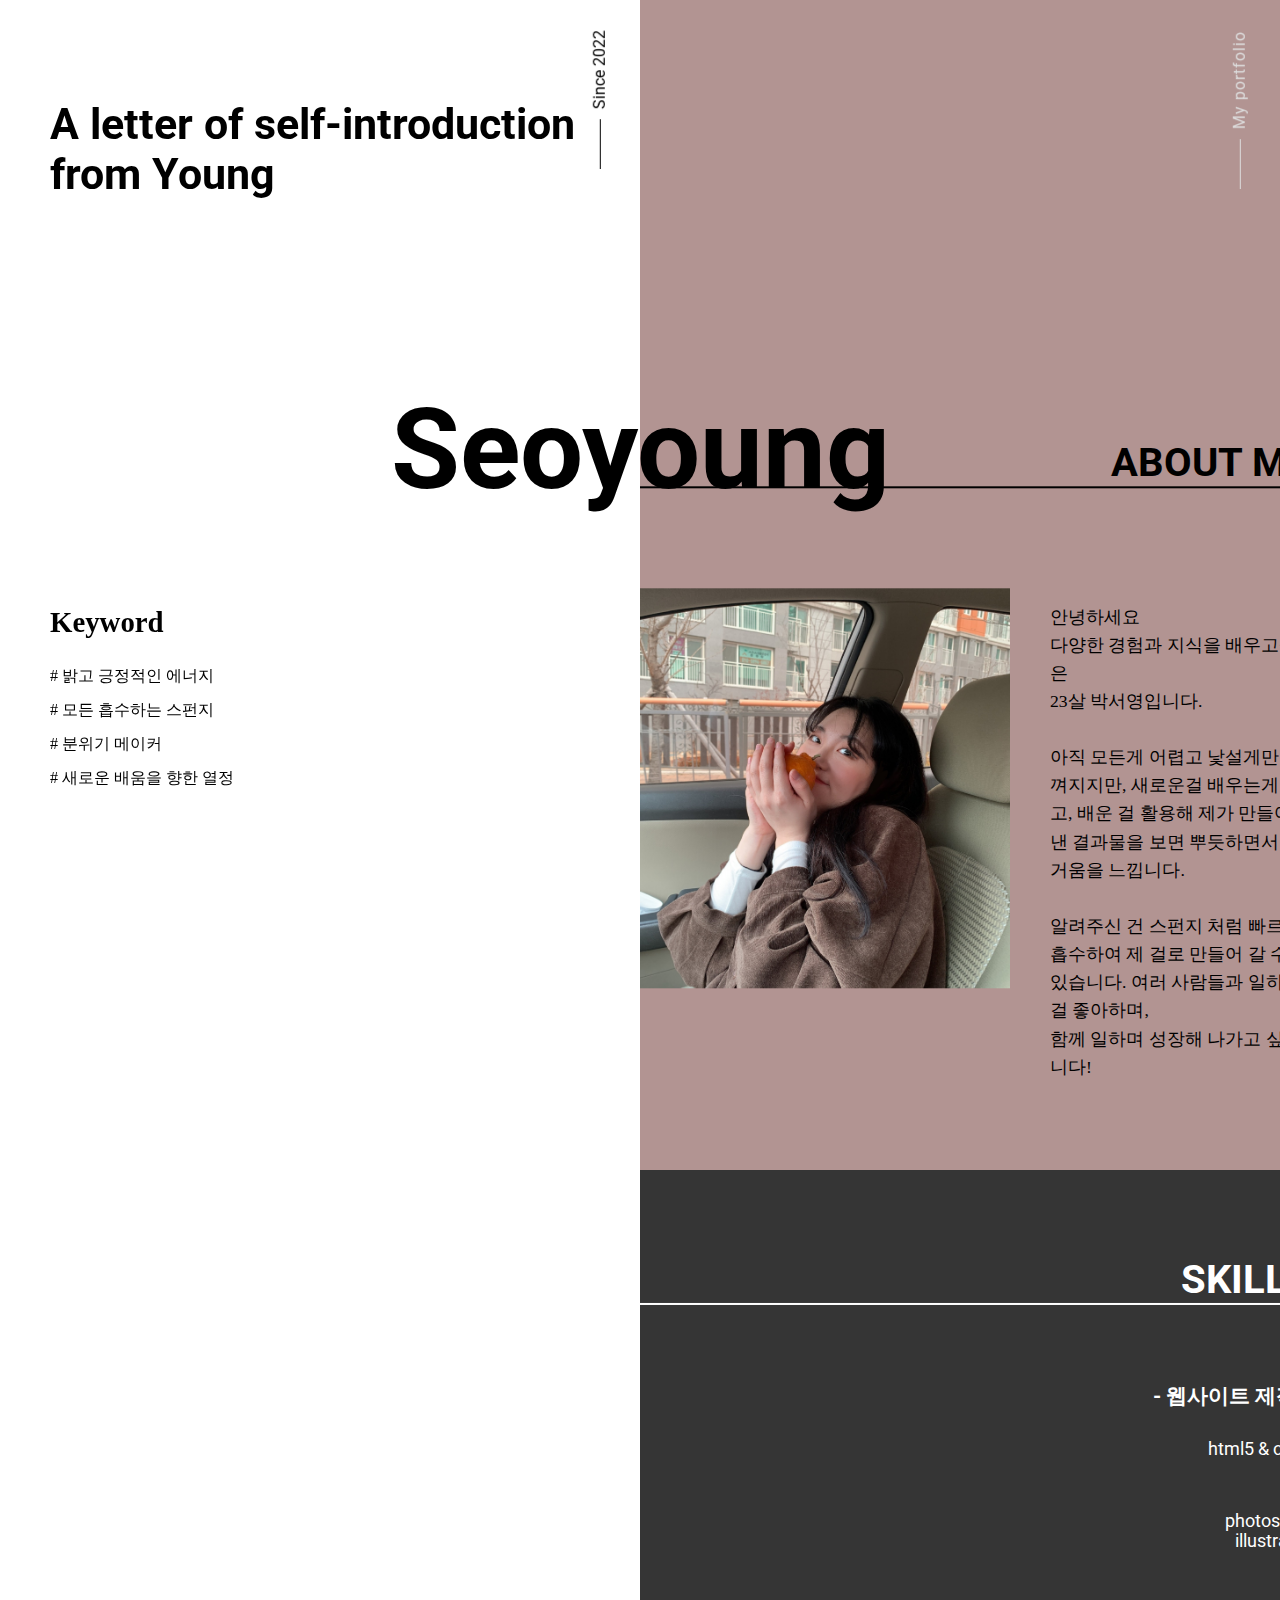
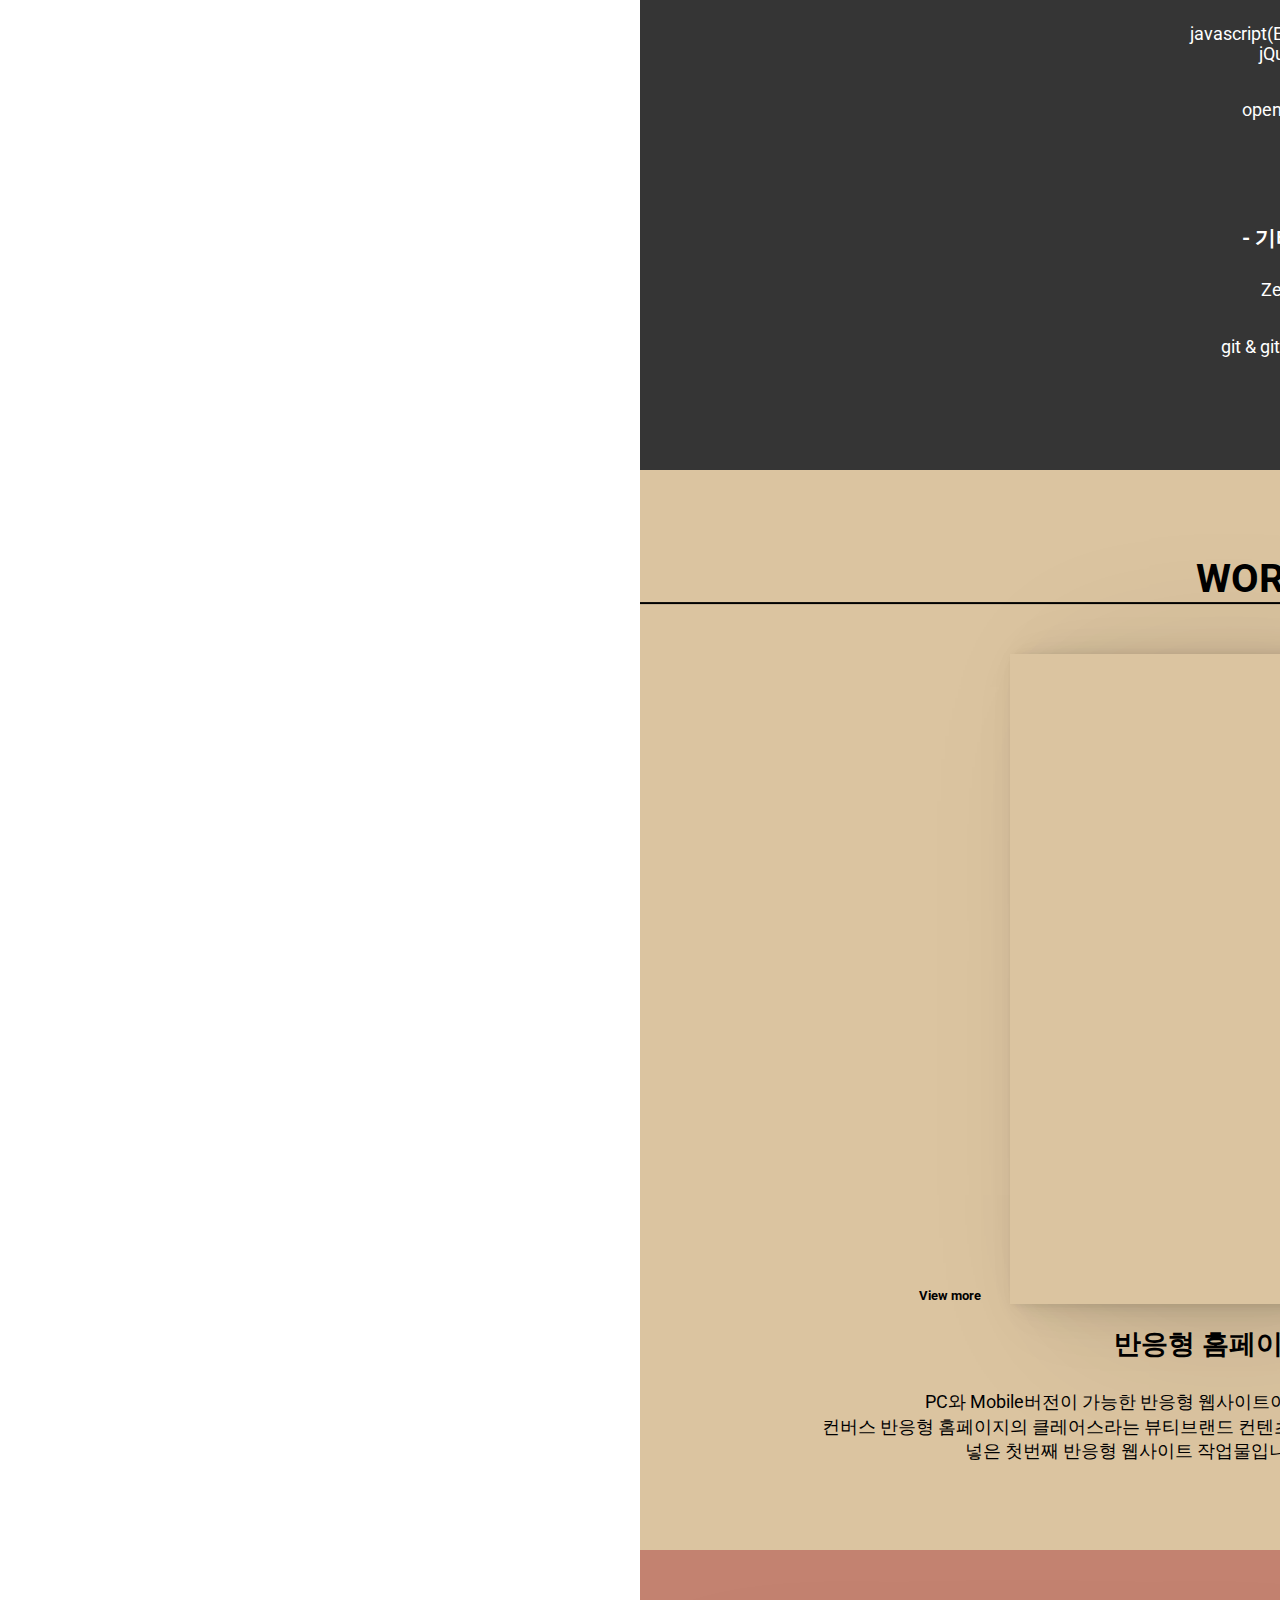
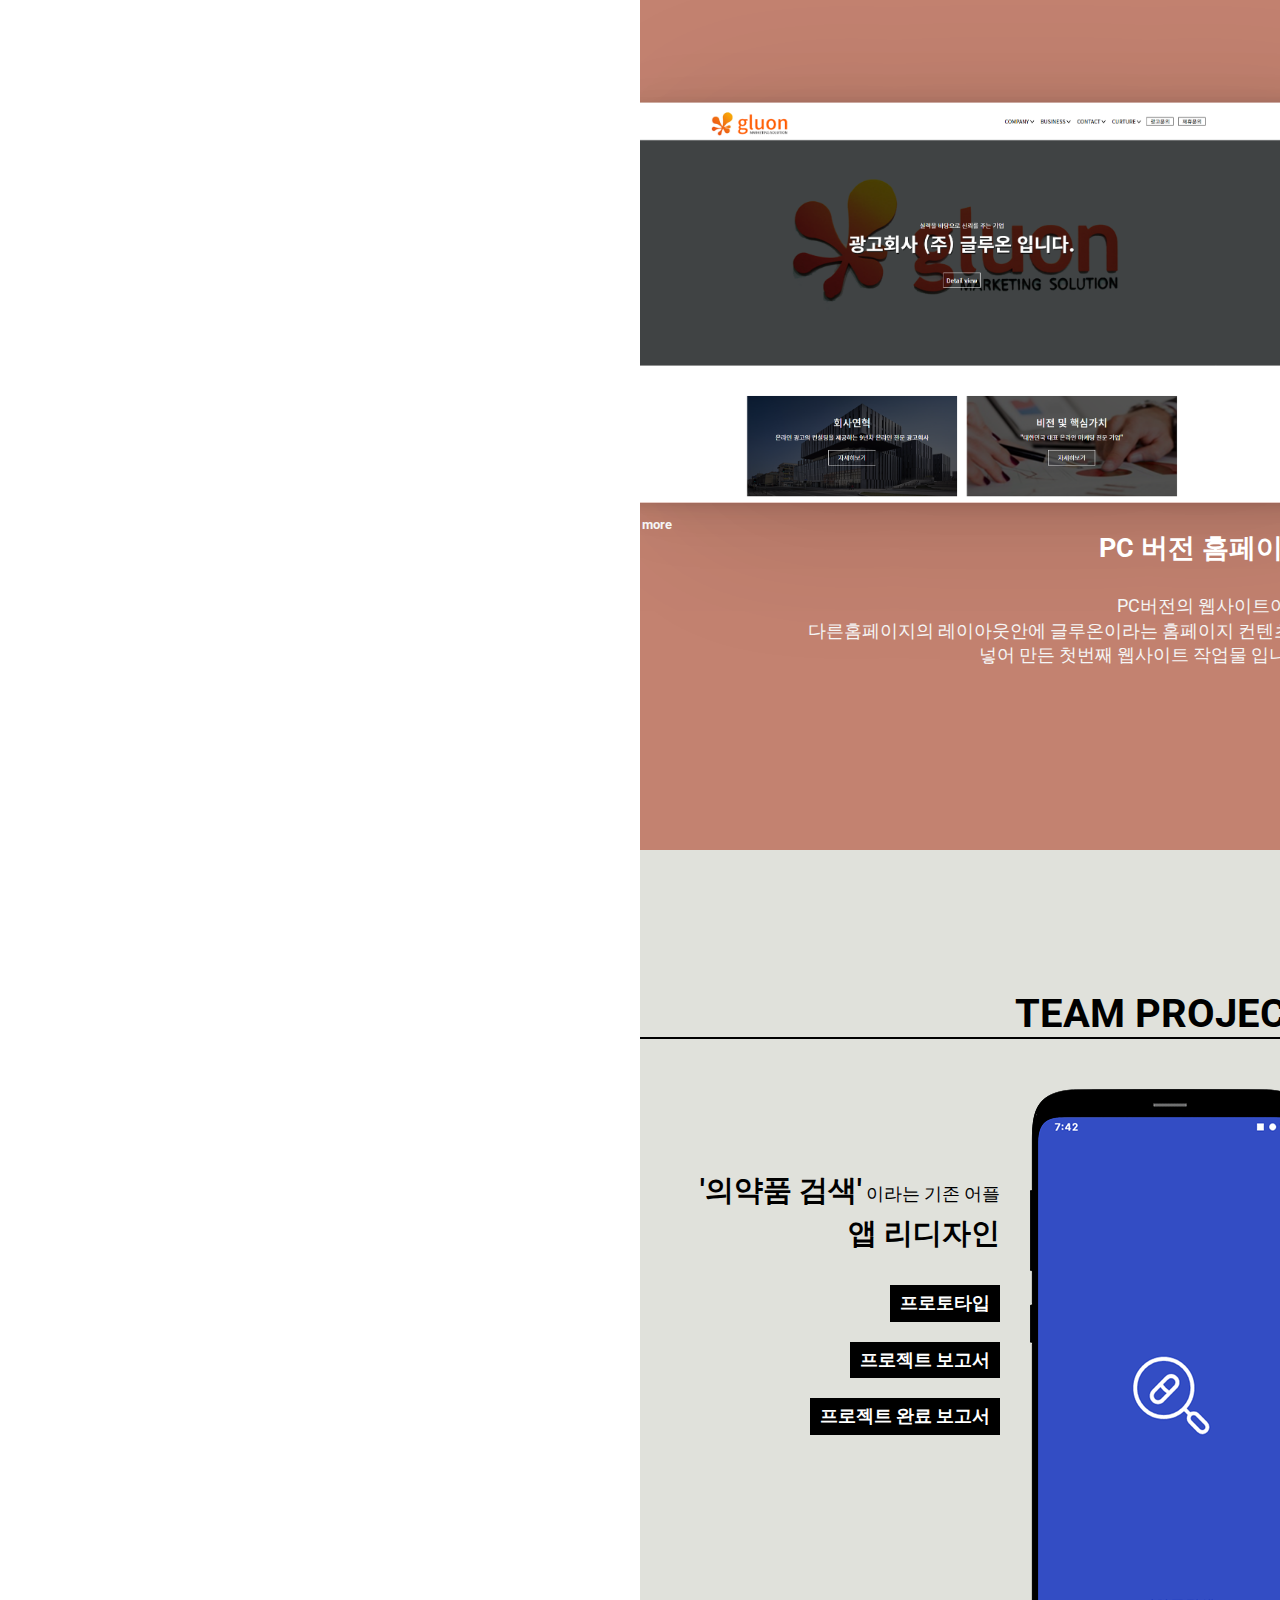
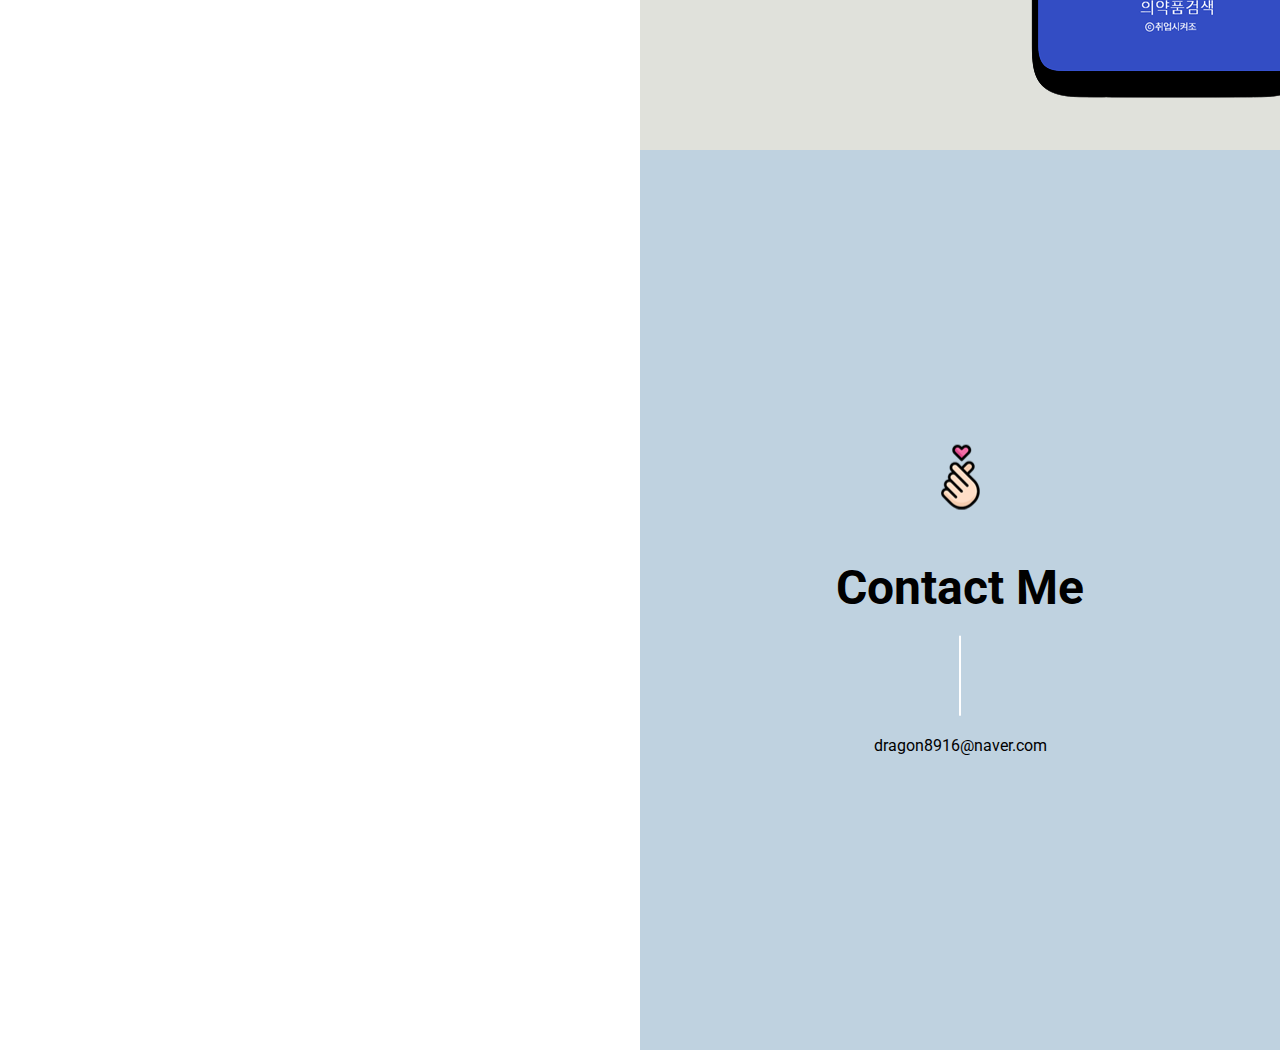
==== index.html @ eacd74b9 "og:images 왜 안되는거지" ====
<!DOCTYPE html>
<html lang="ko">
<head>
  <meta charset="UTF-8">
  <meta name="viewport" content="width=device-width,initial-scale=1,minimum-scale=1, maximum-scale=1,user-scalable=no">
   <!-- og -->
   <meta property="og:title" content="포트폴리오">
   <meta property="og:url" content="https://portfolio-young.netlify.app">
   <meta property="og:image" content="https://portfolio-young.netlify.app/og.png">
   <meta property="og:description" content="서영이의 포트폴리오 입니다.">
  <title>포트폴리오</title>
  <link rel="shortcut icon" href="asset/images/favicon.ico" type="image/x-icon">

  <!--평준화 css-->
  <link rel="stylesheet" href="asset/common/normalize.css">
  <!--폰트 : 'Hahmlet',  'Roboto'-->
  <link rel="preconnect" href="https://fonts.googleapis.com">
  <link rel="preconnect" href="https://fonts.gstatic.com" crossorigin>
  <link href="https://fonts.googleapis.com/css2?family=Hahmlet:wght@400;600;900&family=Roboto:wght@100;300;400;500;700;900&display=swap" rel="stylesheet">
  <link rel="stylesheet" href="asset/common/aos.css">
  <!-- 내가 만든 css -->
  <link rel="stylesheet" href="index.css">

  <script src="asset/common/jquery-3.6.0.min.js"></script>
  <script src="asset/common/jquery-ui.min.js"></script>
  <script src="asset/common/aos.js"></script>
  <script src="index.js"></script>
</head>
<body>

  <div class="center">
    <h1 data-aos="zoom-in"><span>S</span><span>e</span><span>o</span><span>y</span><span>o</span><span>u</span><span>n</span><span>g</span></h1>
  </div>


<div class="container">
  <div class="aside left_pofol" data-aos="fade-left" data-aos-delay="300">
    <div class="left_top">
      <h2 data-aos="fade-left" data-aos-delay="600">A letter of self-introduction<br>from Young</h2>
    </div>
    <div class="left_bottom">
        <ol id="keyword" data-aos="fade-left" data-aos-delay="900">
          <li>Keyword</li>
          <li># 밝고 긍정적인 에너지</li>
          <li># 모든 흡수하는 스펀지</li>
          <li># 분위기 메이커</li>
          <li># 새로운 배움을 향한 열정</li>
        </ol>
    </div>
    <div class="left_since">
      <p>Since 2022</p>
    </div>
  </div>

  <div class="right_txt">
    <div data-aos="fade-left" data-aos-delay="1500">
      <p>My portfolio</p>
    </div>
  </div>

  <div class="article right_pofol" data-aos="fade-left-center" data-aos-delay="1200">
    <div class="main_1"> 
      <div class="about">
        <h2>ABOUT ME</h2>
      
      <ul>
        <li>
          <img src="asset/images/main_1-img.jpg" alt="이미지" >
          </li>
        <li>안녕하세요 <br>
          다양한 경험과 지식을 배우고싶은<br>
          23살 박서영입니다.<br>
          <br>
          아직 모든게 어렵고 낯설게만 느껴지지만,
          새로운걸 배우는게 좋고, 배운 걸 활용해 
          제가 만들어 낸 결과물을 보면 뿌듯하면서
          즐거움을 느낍니다. <br>
          <br>
          알려주신 건 스펀지 처럼 빠르게<br>
          흡수하여 제 걸로 만들어 갈 수 있습니다.
          여러 사람들과 일하는걸 좋아하며,<br> 
          함께 일하며 성장해 나가고 싶습니다! </li>
      </ul>
      </div>  
    </div>  


  <div class="main_2">
    <div class="skill">
      <h2 class="over">SKILLE</h2>

    <ul>
      
      <li>
        <h3>- 웹사이트 제작 -</h3>
        <ul>
          <li>html5 & css3 <br> 
            <span class="star star1">html구조 짜는것과 css로 꾸밈값을 주는건 배운대로 잘한다고 생각합니다. 저 스스로도 만들면서 즐거움을 느끼기에 배운것 중엔 제일 잘한다고 생각합니다!</span></li>
          <li class="design">
            photoshop<br>
            illustrator<br>
            XD <br>
            <span class="star star2">포토샵을 주로 이용해 가장 편하게 웹사이트 디자인을 할 수 있으며, 일러스트는 누끼를 딸 때에만 사용하는 편이고 XD는 프로토타입 제작을 할 수 있습니다.</span></li>
          <li class="star3">
            javascript(ES6)<br>
            jQuery <br>
            <span class="star">필요한 효과들을 찾아서 script와 jQuery를 이용하여 웹사이트에 적용할 수 있습니다.</span>
          </li>
          <li class="star4">
            openAPI <br>
            <span class="star">카카오 API를 사용하여 원하는 API를 홈페이지에 넣을 수 있습니다.</span>
          </li>
        </ul>
      </li>
      <li>
        <h3>- 기타 -</h3>
        <ul>
          <li class="star5"> Zeplin <br>
            <span class="star">Zeplin으로 공동작업을 해보았다.</span>
          </li>
          <li class="star6"> git & github <br>
            <span class="star">git,github를 netlify 와 함께 이용하여 홈페이지 등록 및 저장소로 이용 할 줄 안다.</span>
          </li>
        </ul>
      </li>
    </ul>
  </div>
  </div>

  <div class="main_6">
    <div class="work2">
      <h2>WORK</h2>
      <ul>
        <li>
          <div>
            <a href="https://reactive-website.netlify.app" target="_blank" class="website">
              <video src="asset/images/video.webm" preload autoplay muted loop width="300px" height="650px"></video>
            </a>
        </div>
          <h5>View more</h5>
          <h3>반응형 홈페이지</h3>
          <p>PC와 Mobile버전이 가능한 반응형 웹사이트이며,<br>컨버스 반응형 홈페이지의 클레어스라는 뷰티브랜드 컨텐츠를<br> 넣은 첫번째 반응형 웹사이트 작업물입니다.</p>
          </li>
        </ul>
        
    </div>
  </div>

  <div class="main_3">
    <div class="work">
      

    <ul>
      <li>
        <div><a href="https://glueon-website.netlify.app/" target="_blank" class="glueon"></a></div>
        <h5>View more</h5>
        <h3>PC 버전 홈페이지</h3>
        <p>PC버전의 웹사이트이며,<br>다른홈페이지의 레이아웃안에 글루온이라는 홈페이지 컨텐츠를 <br>넣어 만든 첫번째 웹사이트 작업물 입니다.</p>
        </li>
    </ul>
  </div>
  </div>


  <div class="main_4">
    <div class="project">
      <h2>TEAM PROJECT</h2>
    
    <ul>
      <li>
        <p>
          <strong>'의약품 검색'</strong> 이라는 기존 어플<br> <strong> 앱 리디자인</strong>
          <br><a href="https://xd.adobe.com/view/f1ca39ad-e668-4d69-9f0e-c7eb00d7c639-a499/?fullscreen&hints=off" target="_blank" class="XD_file">프로토타입</a>
          <br><a href="asset/files/teamproject.pdf" target="_blank" class="second">프로젝트 보고서</a>
          <br><a href="asset/files/ENDfile.pdf" target="_blank" class="end">프로젝트 완료 보고서</a>
        </p>
      </li>
      <li><img src="asset/images/phone.png" alt="사진"></li>
    </ul>
  </div>
  </div>

  <div class="main_5">
    <div class="contact">
      <img src="asset/images/handheart.png" alt="손가락하트">
      <h2>Contact Me</h2>
      <p></p>
      <a href="mailto:dragon8916@naver.com">dragon8916@naver.com</a>
    </div>
  </div>
</div>

<script>
  AOS.init();
</script>
</body>
</html>
---- index.css ----
@charset "utf-8";

body *{ margin: 0; padding: 0; font-family:'Roboto', 'Hamlet', 'Franklin Gothic Medium' , sans-serif;}
ol{list-style: none;}
ul{list-style: none;}
img{vertical-align: top;}


.center{position: fixed; top: 50%; left: 50%; transform: translate(-50%, -50%); font-size: 3.5rem;  font-family: 'Roboto'; z-index: 99;}
.container .aside{ width: 50%; height: 100vh; font-family: 'Roboto', sans-serif; position: fixed;}
.aside .left_top{font-size: 1.8rem; position: absolute; top: 100px; left: 50px; transition: 1s;}
.aside .left_bottom{ font-size: 1rem; position: absolute; bottom: 100px; left: 50px;}
.aside .left_bottom #keyword li{margin-bottom: 10px; font-family: 'Hamlet'; line-height: 1.5;}
.aside .left_bottom #keyword li:first-child{ font-size: 1.8rem; font-weight: bold; margin-bottom: 20px;}
.aside .left_since{position: absolute; top: 60px; right: -60px; }
.aside .left_since p{ width:200px; position: relative; transform: rotate(-90deg);}
.aside .left_since p::before { content: ""; width:50px; height:1px; background-color: #000; display: inline-block; vertical-align: middle; margin-right: 10px;}



.container .article{width: 50%; margin-left: 50%;}
.container .right_pofol{overflow: hidden;}
.right_txt{position: fixed; top: 80px; right: -60px; font-family: 'Roboto'; letter-spacing: 1px; z-index: 999;}
.right_txt p{ width:200px; position: relative; transform: rotate(-90deg); color: #ddd;}
.right_txt p::before { content: ""; width:50px; height:1px; background-color: #ddd; display: inline-block; vertical-align: middle; margin-right: 10px;}

/* main_1 */
.article .main_1{background-color: #b29492; height: 130vh; position: relative;}

.article .main_1 .about{ position: absolute; top: 65%; left:50%;  transform: translate(-50%, -50%); z-index: 999;}
.article .main_1 .about h2{width:700px; position: relative; font-size: 2.5rem; text-align: right;  border-bottom: 2px solid black;}

.article .main_1 .about ul{display: flex; justify-content: right; margin-top: 100px; }
.article .main_1 .about ul li img{width: 400px; height: 400px; margin-right: 40px;}
.article .main_1 .about ul li:last-child{ line-height: 1.6; font-family: 'Pretendard'; font-weight: 500;  font-size: 1.1rem; margin-top: 15px;}




/* main_2 */
.article .main_2{background-color: #353535; height: 100vh; color: white; position: relative; text-align: right;}
.article .main_2 .skill{position: absolute; top: 50%; left:50%;  transform: translate(-50%, -50%); z-index: 999;}
.article .main_2 .skill h2{width:700px; position: relative; font-size: 2.5rem;  border-bottom: 2px solid white;}
/*.article .main_2 .skill h2::before { content: ""; width:500px; height:2px; background-color: #fff; display: inline-block; vertical-align: middle; margin-right: 30px;}*/
.article .main_2 .skill > ul{margin-top: 80px; font-size: 1.1rem;}
.article .main_2 .skill > ul > li:first-child{margin-bottom: 80px;}
.article .main_2 .skill ul li{margin-top: 10px; }
.article .main_2 .skill > ul > li > ul >li:first-child{margin-top: 30px;}
.article .main_2 .skill ul > li > ul > li{}
.article .main_2 .skill ul li ul li .star{visibility: hidden; font-size: 14px; color: #ddd; margin-top: 10px; display: block; } 
.article .main_2 .skill ul li ul li:nth-child(1):hover .star{visibility: visible;}
.article .main_2 .skill ul li ul .design:hover .star{visibility: visible;}
.article .main_2 .skill ul li ul .star3:hover .star{visibility: visible;}
.article .main_2 .skill ul li ul .star4:hover .star{visibility: visible;}
.article .main_2 .skill ul li ul .star5:hover .star{visibility: visible;}
.article .main_2 .skill ul li ul .star6:hover .star{visibility: visible;}


/* main 3 */
.article .main_3{background-color: #c38270; height: 100vh; color: white; position: relative; text-align: right;}
.article .main_3 .work{position: absolute; top: 50%; left:50%;  transform: translate(-50%, -50%); z-index: 999;}

.article .main_3 ul{  margin-top: 50px; }
.article .main_3 ul li{color:whitesmoke; }
.article .main_3 ul li h5{text-align: left; margin: 0; margin-top: 10px; }
.article .main_3 ul li h3{margin: 0 auto; font-size: 1.7rem; color: white;}
.article .main_3 ul li p{margin: 30px auto; font-size: 1.1rem; line-height: 1.4;}
.article .main_3 ul li:first-child{margin-bottom: 80px;}

.article .main_3 ul li .glueon{width:700px; height: 400px; background: url(asset/images/glueon.png) no-repeat 50% / cover; display: inline-block; box-shadow:
  1.9px 0.6px 4.6px rgba(0, 0, 0, 0.031),
  4.6px 1.4px 11px rgba(0, 0, 0, 0.044),
  8.6px 2.6px 20.8px rgba(0, 0, 0, 0.055),
  15.4px 4.7px 37.1px rgba(0, 0, 0, 0.066),
  28.8px 8.8px 69.4px rgba(0, 0, 0, 0.079),
  69px 21px 166px rgba(0, 0, 0, 0.11)
;}


/*main_6 work2*/
.article .main_6{background-color: #DBC4A0; height: 120vh;  position: relative; text-align: right;}
.article .main_6 .work2{position: absolute; top: 50%; left:50%;  transform: translate(-50%, -50%);z-index: 999;} 
.article .main_6 .work2 h2{width:700px; position: relative; font-size: 2.5rem; border-bottom: 2px solid rgb(0, 0, 0); margin: 80px 0 20px; }
.article .main_6 ul{  margin-top: 50px; }
.article .main_6 ul li h5{ text-align: center;margin: 0; margin-top: -20px; margin-left: -20px;}
.article .main_6 ul li h3{margin: 0 auto; font-size: 1.7rem; padding-top: 25px;}
.article .main_6 ul li p{margin: 30px auto; font-size: 1.1rem; line-height: 1.4;}
.article .main_6 ul li:first-child{margin-bottom: 80px;}
.article .main_6 ul li .website{width: 300px; height:650px; /*background: url(asset/images/website2-3.png) no-repeat 50% 0/ cover;*/ display: inline-block;box-shadow:
  1.9px 0.6px 4.6px rgba(0, 0, 0, 0.031),
  4.6px 1.4px 11px rgba(0, 0, 0, 0.044),
  8.6px 2.6px 20.8px rgba(0, 0, 0, 0.055),
  15.4px 4.7px 37.1px rgba(0, 0, 0, 0.066),
  28.8px 8.8px 69.4px rgba(0, 0, 0, 0.079),
  69px 21px 166px rgba(0, 0, 0, 0.11)
;}





/* main_4 */
.article .main_4{background-color: #e0e1db; height: 100vh; position: relative;}
.article .main_4 .project{width:700px; position: absolute; top: 50%; left:50%;  transform: translate(-50%, -50%); z-index: 999;}
.article .main_4 .project h2{ position: relative; font-size: 2.5rem;  border-bottom: 2px solid black; text-align: right;}
/*.article .main_4 .project h2::before { content: ""; width:370px; height:2px; background-color: #000; display: inline-block; vertical-align: middle; margin-right: 30px;}*/
.article .main_4 ul{display: flex; justify-content: right; margin-top: 50px;}
.article .main_4 ul li{width: 50%;}
.article .main_4 ul li:first-child{font-size: 1.1rem; text-align: right; margin-right: 30px; margin-top: 80px; line-height: 1.5;}
.article .main_4 ul li:first-child strong{ font-size: 1.8rem;}
.article .main_4 ul li:last-child{width: 280px; height: 520px;}
.article .main_4 ul li:first-child a{display:inline-block; color: white; text-decoration: none; background-color: black; padding: 5px 10px; margin:30px auto 10px; font-weight: 600;}
.article .main_4 ul li:first-child .second{margin: 10px auto;}
.article .main_4 ul li:first-child .end{margin: 10px auto;}
.article .main_4 ul li:first-child a:hover{background-color: rgba(0, 0, 0, 0.5);}
.article .main_4 ul li em{display: block; margin-top:230px;}

/* main_5 */
.article .main_5{background-color: #BFD2E0; height: 100vh; color:black; position: relative; text-align: center;}
.article .main_5 .contact{position: absolute; top: 50%; left:50%;  transform: translate(-50%, -50%); font-family: 'Roboto';z-index: 999;}
.article .main_5 .contact img{display: block; margin: 0 auto; max-width: 100%; }
.article .main_5 .contact h2{margin: 50px auto; font-size: 3rem; font-weight: 700; }
.article .main_5 .contact h4{display: block; font-size: 1.2rem; font-weight: 400;}
.article .main_5 .contact p::before{content: ""; width:80px; height:2px; background-color: #fff;display:block; transform: rotate(90deg); margin: 60px auto;}
.article .main_5 .contact a{color: black; text-decoration: none;}
.article .main_5 .contact a:hover{color: rgb(0, 0, 0,0.5);}
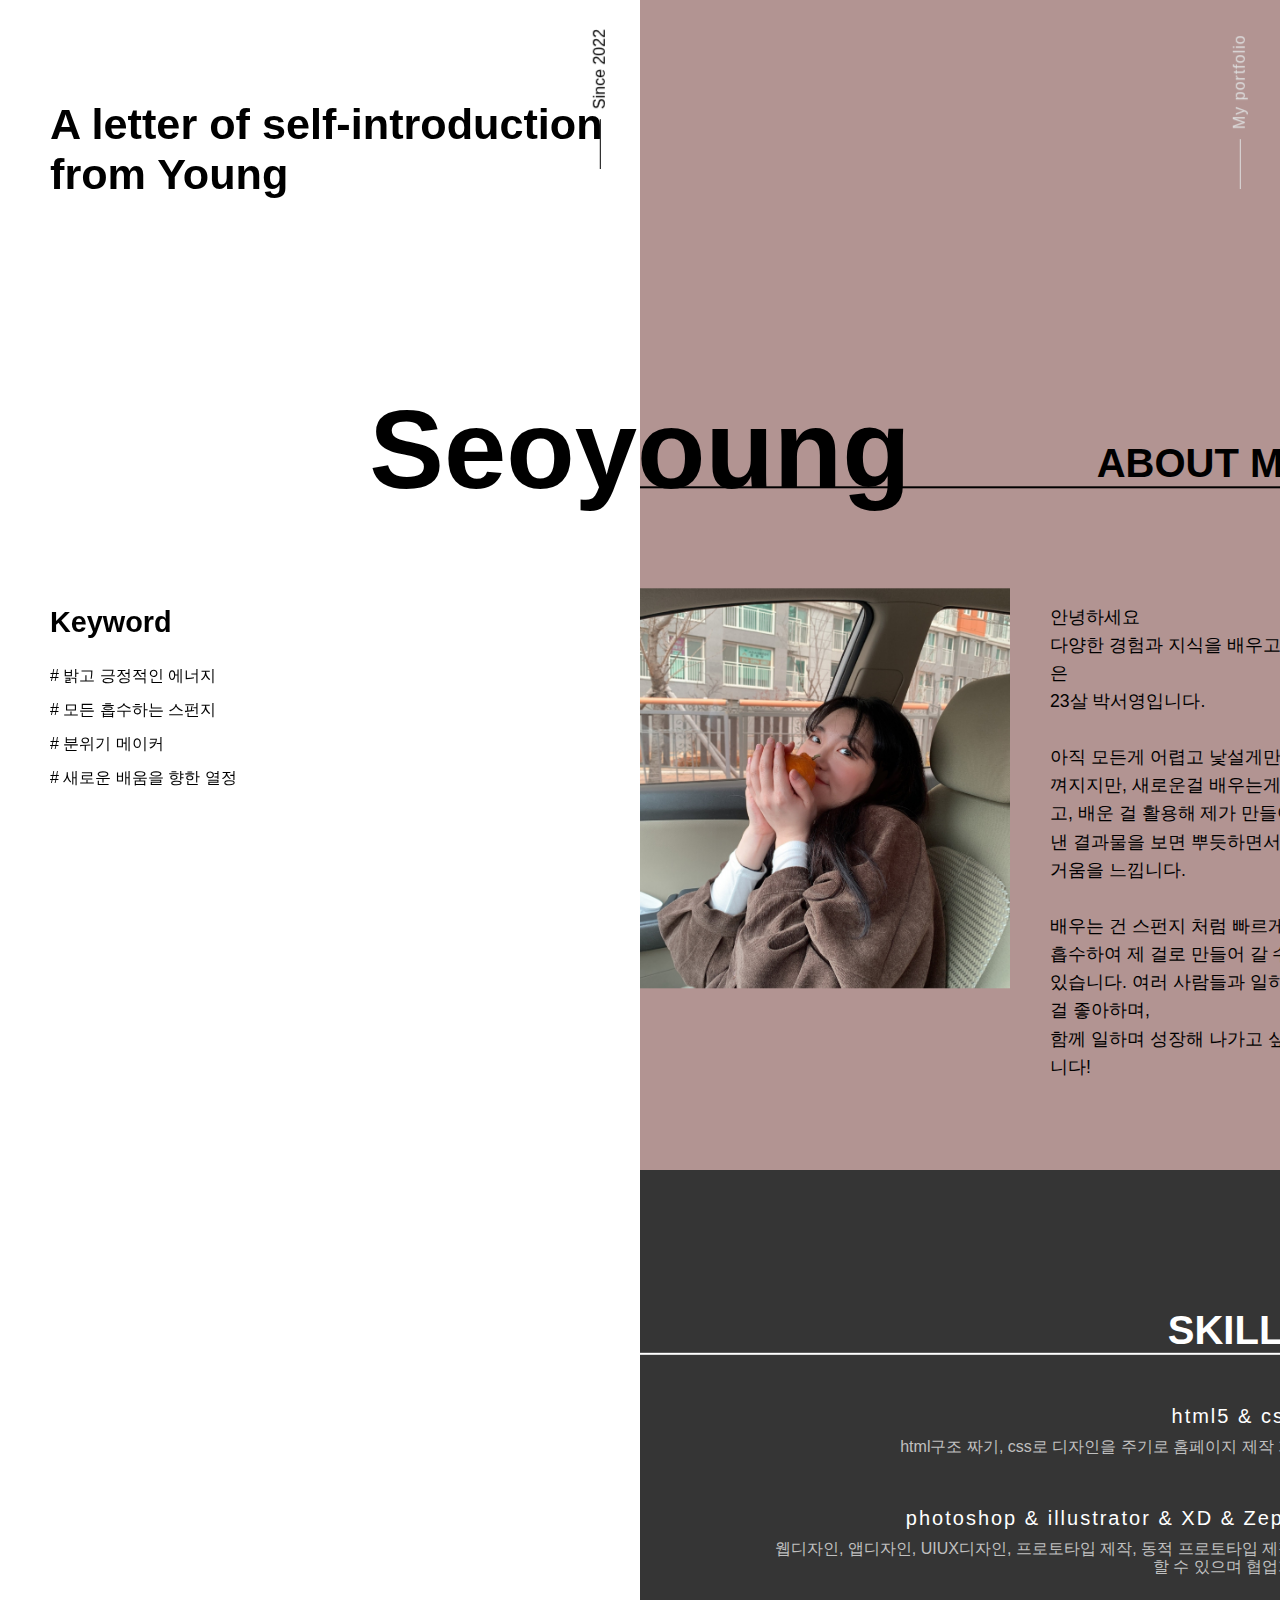
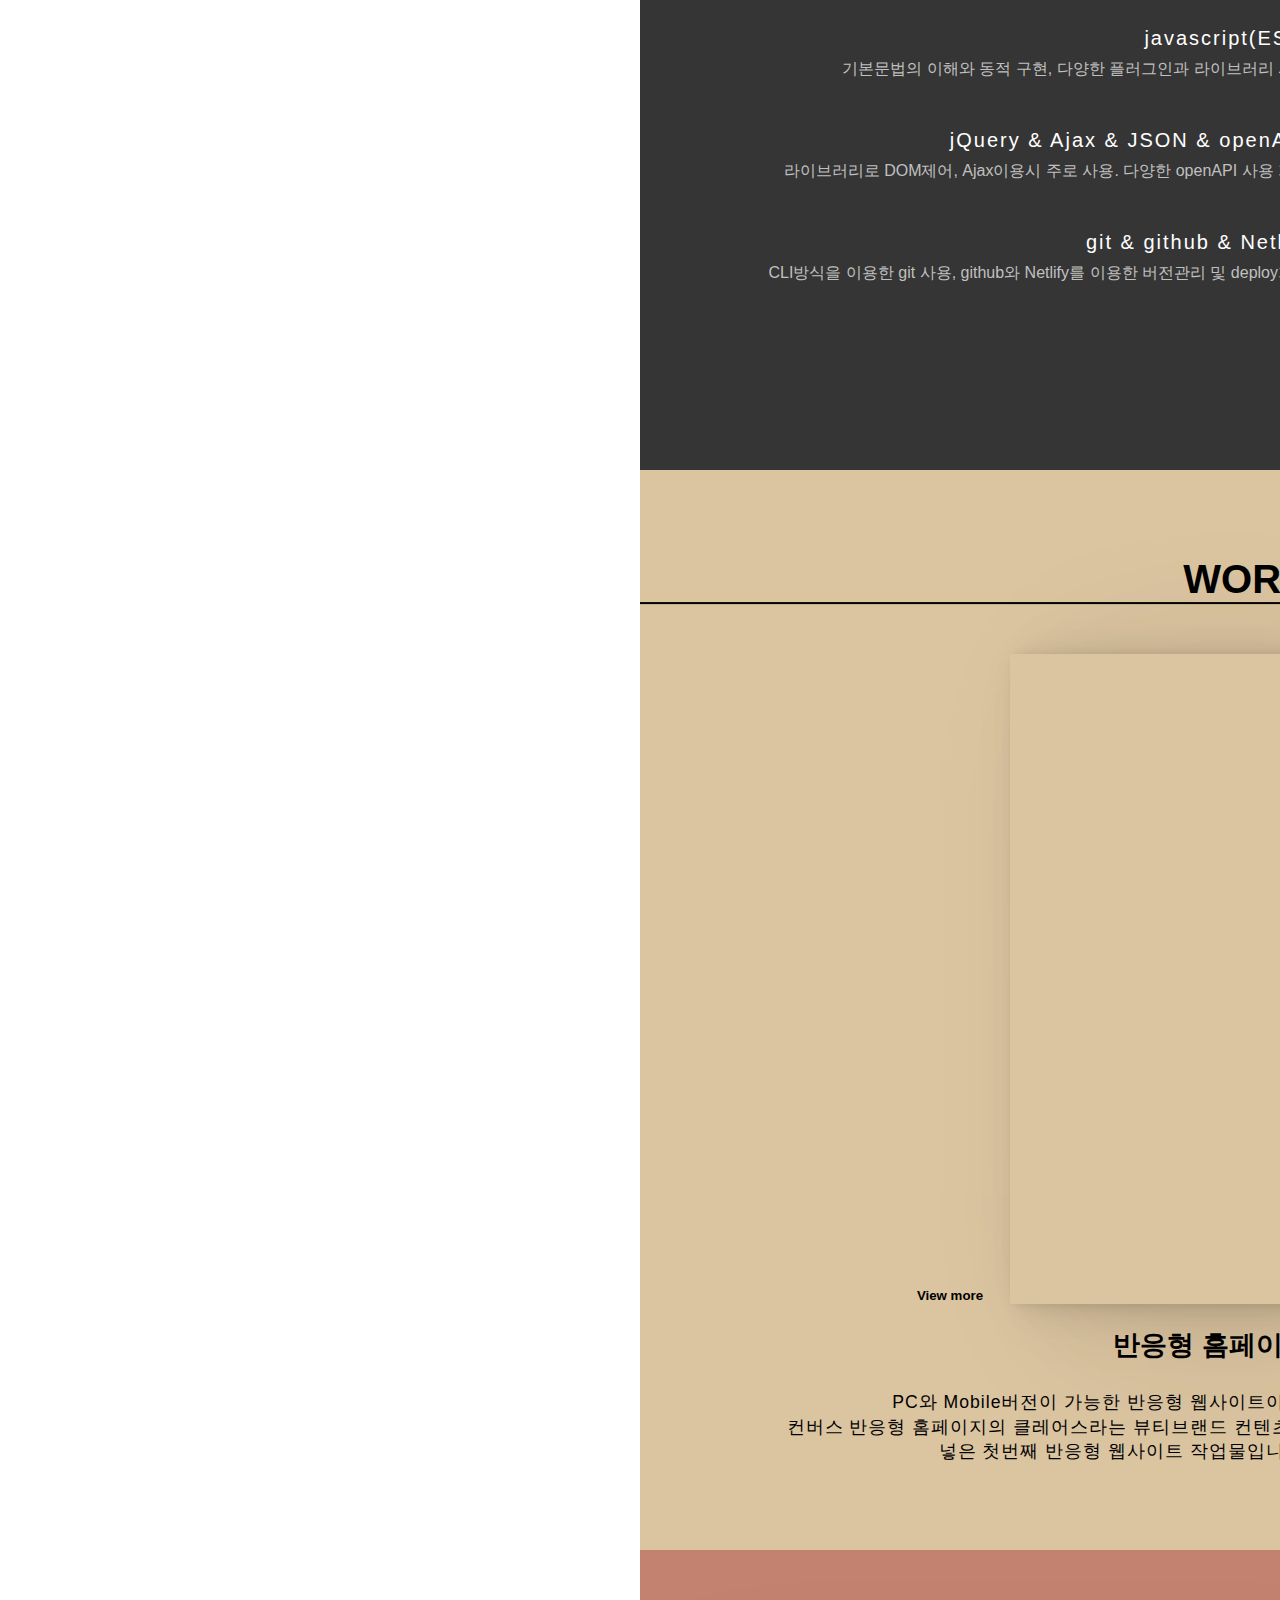
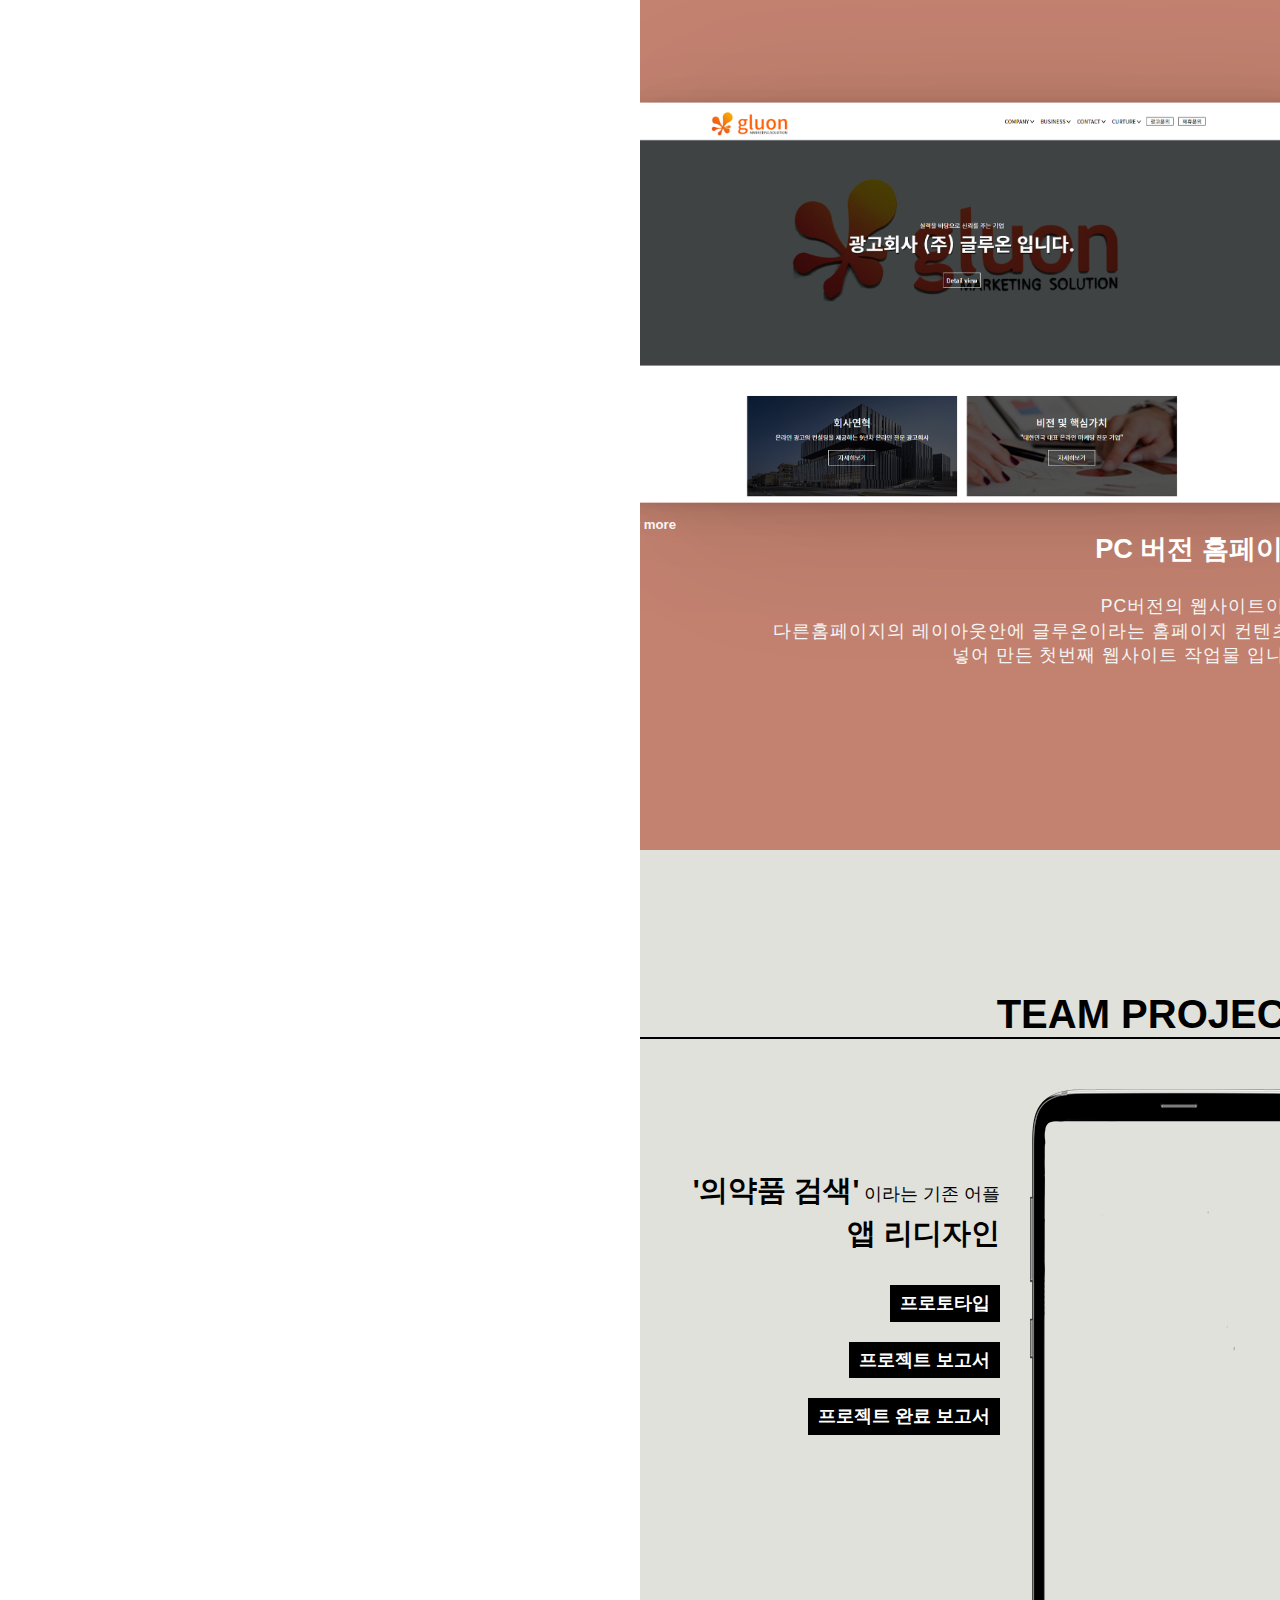
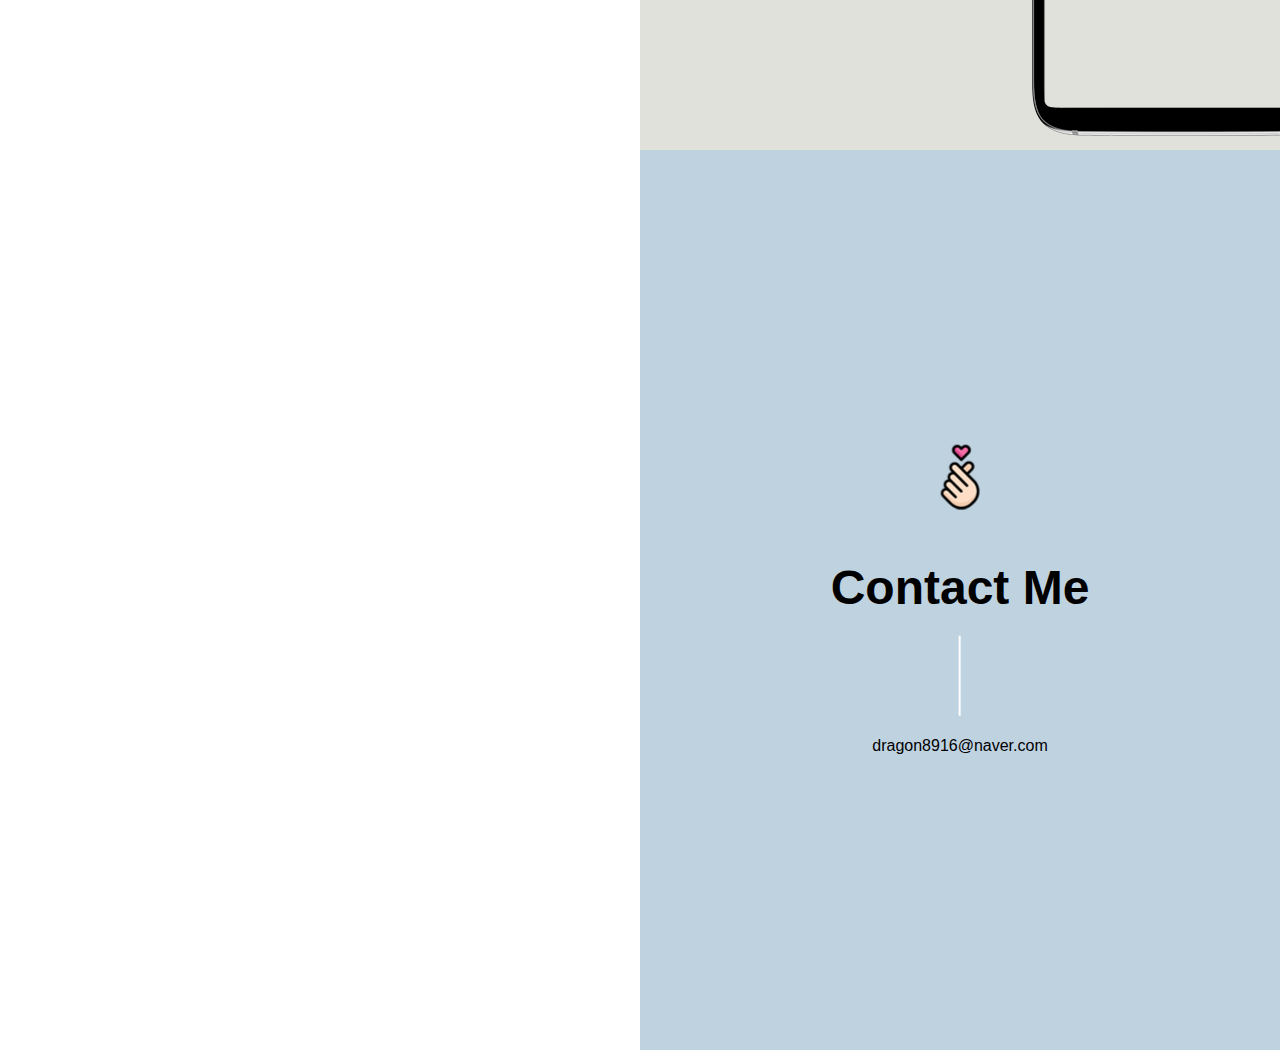
==== commit 6ed470d9: "폰트변경 및.." ====
--- a/index.html
+++ b/index.html
@@ -6,17 +6,13 @@
    <!-- og -->
    <meta property="og:title" content="포트폴리오">
    <meta property="og:url" content="https://portfolio-young.netlify.app">
-   <meta property="og:image" content="https://portfolio-young.netlify.app/og.png">
-   <meta property="og:description" content="서영이의 포트폴리오 입니다.">
+   <meta property="og:image" content="https://portfolio-young.netlify.app/asset/images/og.png">
+   <meta property="og:description" content="포트폴리오 페이지입니다.">
   <title>포트폴리오</title>
   <link rel="shortcut icon" href="asset/images/favicon.ico" type="image/x-icon">
 
   <!--평준화 css-->
   <link rel="stylesheet" href="asset/common/normalize.css">
-  <!--폰트 : 'Hahmlet',  'Roboto'-->
-  <link rel="preconnect" href="https://fonts.googleapis.com">
-  <link rel="preconnect" href="https://fonts.gstatic.com" crossorigin>
-  <link href="https://fonts.googleapis.com/css2?family=Hahmlet:wght@400;600;900&family=Roboto:wght@100;300;400;500;700;900&display=swap" rel="stylesheet">
   <link rel="stylesheet" href="asset/common/aos.css">
   <!-- 내가 만든 css -->
   <link rel="stylesheet" href="index.css">
@@ -76,7 +72,7 @@
           제가 만들어 낸 결과물을 보면 뿌듯하면서
           즐거움을 느낍니다. <br>
           <br>
-          알려주신 건 스펀지 처럼 빠르게<br>
+          배우는 건 스펀지 처럼 빠르게<br>
           흡수하여 제 걸로 만들어 갈 수 있습니다.
           여러 사람들과 일하는걸 좋아하며,<br> 
           함께 일하며 성장해 나가고 싶습니다! </li>
@@ -90,39 +86,23 @@
       <h2 class="over">SKILLE</h2>
 
     <ul>
-      
-      <li>
-        <h3>- 웹사이트 제작 -</h3>
-        <ul>
-          <li>html5 & css3 <br> 
-            <span class="star star1">html구조 짜는것과 css로 꾸밈값을 주는건 배운대로 잘한다고 생각합니다. 저 스스로도 만들면서 즐거움을 느끼기에 배운것 중엔 제일 잘한다고 생각합니다!</span></li>
-          <li class="design">
-            photoshop<br>
-            illustrator<br>
-            XD <br>
-            <span class="star star2">포토샵을 주로 이용해 가장 편하게 웹사이트 디자인을 할 수 있으며, 일러스트는 누끼를 딸 때에만 사용하는 편이고 XD는 프로토타입 제작을 할 수 있습니다.</span></li>
-          <li class="star3">
+          <li>
+            html5 & css3 <br> 
+            <span class="star star1">html구조 짜기, css로 디자인을 주기로 홈페이지 제작 가능</span></li>
+          <li>
+            photoshop & illustrator &  XD & Zeplin<br>
+            <span class="star star2">웹디자인, 앱디자인, UIUX디자인, 프로토타입 제작, 동적 프로토타입 제작을 할 수 있으며 협업가능</span></li>
+          <li>
             javascript(ES6)<br>
-            jQuery <br>
-            <span class="star">필요한 효과들을 찾아서 script와 jQuery를 이용하여 웹사이트에 적용할 수 있습니다.</span>
+            <span class="star star3">기본문법의 이해와 동적 구현, 다양한 플러그인과 라이브러리 사용</span>
           </li>
-          <li class="star4">
-            openAPI <br>
-            <span class="star">카카오 API를 사용하여 원하는 API를 홈페이지에 넣을 수 있습니다.</span>
+          <li>
+            jQuery & Ajax & JSON & openAPI<br>
+            <span class="star star4">라이브러리로 DOM제어, Ajax이용시 주로 사용. 다양한 openAPI 사용 가능</span>
           </li>
-        </ul>
-      </li>
-      <li>
-        <h3>- 기타 -</h3>
-        <ul>
-          <li class="star5"> Zeplin <br>
-            <span class="star">Zeplin으로 공동작업을 해보았다.</span>
+          <li> git & github & Netlify<br>
+            <span class="star star5">CLI방식을 이용한 git 사용, github와 Netlify를 이용한 버전관리 및 deploy가능</span>
           </li>
-          <li class="star6"> git & github <br>
-            <span class="star">git,github를 netlify 와 함께 이용하여 홈페이지 등록 및 저장소로 이용 할 줄 안다.</span>
-          </li>
-        </ul>
-      </li>
     </ul>
   </div>
   </div>
@@ -137,7 +117,7 @@
               <video src="asset/images/video.webm" preload autoplay muted loop width="300px" height="650px"></video>
             </a>
         </div>
-          <h5>View more</h5>
+          <h5> View more</h5>
           <h3>반응형 홈페이지</h3>
           <p>PC와 Mobile버전이 가능한 반응형 웹사이트이며,<br>컨버스 반응형 홈페이지의 클레어스라는 뷰티브랜드 컨텐츠를<br> 넣은 첫번째 반응형 웹사이트 작업물입니다.</p>
           </li>
@@ -175,7 +155,9 @@
           <br><a href="asset/files/ENDfile.pdf" target="_blank" class="end">프로젝트 완료 보고서</a>
         </p>
       </li>
-      <li><img src="asset/images/phone.png" alt="사진"></li>
+      <li class="mockvideo">
+        <img src="asset/images/Mockup.png" alt="사진" class="mockup">
+        <video src="asset/images/FullSizeRender.MOV" preload autoplay muted loop width="285px" height="647px" class="video"></video></li>
     </ul>
   </div>
   </div>
--- a/index.css
+++ b/index.css
@@ -1,16 +1,29 @@
 @charset "utf-8";
 
-body *{ margin: 0; padding: 0; font-family:'Roboto', 'Hamlet', 'Franklin Gothic Medium' , sans-serif;}
+@font-face {
+  font-family: 'Pretendard-Regular';
+  src: url('asset/fonts/Pretendard-Regular.woff2') format('woff2');
+  font-weight: 400;
+  font-style: normal;
+}
+@font-face {
+  font-family: 'Pretendard-Bold';
+  src: url('asset/fonts/Pretendard-Bold.woff2') format('woff2');
+  font-weight: 700;
+  font-style: normal;
+}
+
+body *{ margin: 0; padding: 0; font-family:'Pretendard','맑은 고딕', sans-serif; }
 ol{list-style: none;}
 ul{list-style: none;}
 img{vertical-align: top;}
 
 
-.center{position: fixed; top: 50%; left: 50%; transform: translate(-50%, -50%); font-size: 3.5rem;  font-family: 'Roboto'; z-index: 99;}
-.container .aside{ width: 50%; height: 100vh; font-family: 'Roboto', sans-serif; position: fixed;}
+.center{position: fixed; top: 50%; left: 50%; transform: translate(-50%, -50%); font-size: 3.5rem; z-index: 99;}
+.container .aside{ width: 50%; height: 100vh;  position: fixed;}
 .aside .left_top{font-size: 1.8rem; position: absolute; top: 100px; left: 50px; transition: 1s;}
 .aside .left_bottom{ font-size: 1rem; position: absolute; bottom: 100px; left: 50px;}
-.aside .left_bottom #keyword li{margin-bottom: 10px; font-family: 'Hamlet'; line-height: 1.5;}
+.aside .left_bottom #keyword li{margin-bottom: 10px; line-height: 1.5;}
 .aside .left_bottom #keyword li:first-child{ font-size: 1.8rem; font-weight: bold; margin-bottom: 20px;}
 .aside .left_since{position: absolute; top: 60px; right: -60px; }
 .aside .left_since p{ width:200px; position: relative; transform: rotate(-90deg);}
@@ -20,7 +33,7 @@
 
 .container .article{width: 50%; margin-left: 50%;}
 .container .right_pofol{overflow: hidden;}
-.right_txt{position: fixed; top: 80px; right: -60px; font-family: 'Roboto'; letter-spacing: 1px; z-index: 999;}
+.right_txt{position: fixed; top: 80px; right: -60px; letter-spacing: 1px; z-index: 999;}
 .right_txt p{ width:200px; position: relative; transform: rotate(-90deg); color: #ddd;}
 .right_txt p::before { content: ""; width:50px; height:1px; background-color: #ddd; display: inline-block; vertical-align: middle; margin-right: 10px;}
 
@@ -32,7 +45,7 @@
 
 .article .main_1 .about ul{display: flex; justify-content: right; margin-top: 100px; }
 .article .main_1 .about ul li img{width: 400px; height: 400px; margin-right: 40px;}
-.article .main_1 .about ul li:last-child{ line-height: 1.6; font-family: 'Pretendard'; font-weight: 500;  font-size: 1.1rem; margin-top: 15px;}
+.article .main_1 .about ul li:last-child{ line-height: 1.6; font-weight: 500;  font-size: 1.1rem; margin-top: 15px;}
 
 
 
@@ -41,19 +54,10 @@
 .article .main_2{background-color: #353535; height: 100vh; color: white; position: relative; text-align: right;}
 .article .main_2 .skill{position: absolute; top: 50%; left:50%;  transform: translate(-50%, -50%); z-index: 999;}
 .article .main_2 .skill h2{width:700px; position: relative; font-size: 2.5rem;  border-bottom: 2px solid white;}
-/*.article .main_2 .skill h2::before { content: ""; width:500px; height:2px; background-color: #fff; display: inline-block; vertical-align: middle; margin-right: 30px;}*/
-.article .main_2 .skill > ul{margin-top: 80px; font-size: 1.1rem;}
-.article .main_2 .skill > ul > li:first-child{margin-bottom: 80px;}
-.article .main_2 .skill ul li{margin-top: 10px; }
-.article .main_2 .skill > ul > li > ul >li:first-child{margin-top: 30px;}
-.article .main_2 .skill ul > li > ul > li{}
-.article .main_2 .skill ul li ul li .star{visibility: hidden; font-size: 14px; color: #ddd; margin-top: 10px; display: block; } 
-.article .main_2 .skill ul li ul li:nth-child(1):hover .star{visibility: visible;}
-.article .main_2 .skill ul li ul .design:hover .star{visibility: visible;}
-.article .main_2 .skill ul li ul .star3:hover .star{visibility: visible;}
-.article .main_2 .skill ul li ul .star4:hover .star{visibility: visible;}
-.article .main_2 .skill ul li ul .star5:hover .star{visibility: visible;}
-.article .main_2 .skill ul li ul .star6:hover .star{visibility: visible;}
+.article .main_2 .skill ul{}
+.article .main_2 .skill ul li{margin: 50px auto; font-size: 20px; letter-spacing: 2px;}
+.article .main_2 .skill ul li .star{font-size: 16px;display:inline-block; margin-top: 10px; color: rgb(192, 192, 192); letter-spacing: 0; width: 550px;}
+
 
 
 /* main 3 */
@@ -63,8 +67,8 @@
 .article .main_3 ul{  margin-top: 50px; }
 .article .main_3 ul li{color:whitesmoke; }
 .article .main_3 ul li h5{text-align: left; margin: 0; margin-top: 10px; }
-.article .main_3 ul li h3{margin: 0 auto; font-size: 1.7rem; color: white;}
-.article .main_3 ul li p{margin: 30px auto; font-size: 1.1rem; line-height: 1.4;}
+.article .main_3 ul li h3{margin: 0 auto; font-size: 1.7rem; color: white; font-weight: 700;}
+.article .main_3 ul li p{margin: 30px auto; font-size: 1.1rem; line-height: 1.4; letter-spacing: 1px;}
 .article .main_3 ul li:first-child{margin-bottom: 80px;}
 
 .article .main_3 ul li .glueon{width:700px; height: 400px; background: url(asset/images/glueon.png) no-repeat 50% / cover; display: inline-block; box-shadow:
@@ -83,8 +87,8 @@
 .article .main_6 .work2 h2{width:700px; position: relative; font-size: 2.5rem; border-bottom: 2px solid rgb(0, 0, 0); margin: 80px 0 20px; }
 .article .main_6 ul{  margin-top: 50px; }
 .article .main_6 ul li h5{ text-align: center;margin: 0; margin-top: -20px; margin-left: -20px;}
-.article .main_6 ul li h3{margin: 0 auto; font-size: 1.7rem; padding-top: 25px;}
-.article .main_6 ul li p{margin: 30px auto; font-size: 1.1rem; line-height: 1.4;}
+.article .main_6 ul li h3{margin: 0 auto; font-size: 1.7rem; font-weight: 700; padding-top: 25px;}
+.article .main_6 ul li p{margin: 30px auto; font-size: 1.1rem; line-height: 1.4; letter-spacing: 1px;}
 .article .main_6 ul li:first-child{margin-bottom: 80px;}
 .article .main_6 ul li .website{width: 300px; height:650px; /*background: url(asset/images/website2-3.png) no-repeat 50% 0/ cover;*/ display: inline-block;box-shadow:
   1.9px 0.6px 4.6px rgba(0, 0, 0, 0.031),
@@ -103,7 +107,6 @@
 .article .main_4{background-color: #e0e1db; height: 100vh; position: relative;}
 .article .main_4 .project{width:700px; position: absolute; top: 50%; left:50%;  transform: translate(-50%, -50%); z-index: 999;}
 .article .main_4 .project h2{ position: relative; font-size: 2.5rem;  border-bottom: 2px solid black; text-align: right;}
-/*.article .main_4 .project h2::before { content: ""; width:370px; height:2px; background-color: #000; display: inline-block; vertical-align: middle; margin-right: 30px;}*/
 .article .main_4 ul{display: flex; justify-content: right; margin-top: 50px;}
 .article .main_4 ul li{width: 50%;}
 .article .main_4 ul li:first-child{font-size: 1.1rem; text-align: right; margin-right: 30px; margin-top: 80px; line-height: 1.5;}
@@ -113,7 +116,11 @@
 .article .main_4 ul li:first-child .second{margin: 10px auto;}
 .article .main_4 ul li:first-child .end{margin: 10px auto;}
 .article .main_4 ul li:first-child a:hover{background-color: rgba(0, 0, 0, 0.5);}
-.article .main_4 ul li em{display: block; margin-top:230px;}
+.article .main_4 ul .mockvideo{position: relative;}
+.article .main_4 ul .mockvideo .mockup{position: absolute; top: 0; left: 0; z-index: 99;}
+.article .main_4 ul .mockvideo .video{position: absolute; top:2px; left: 8px; z-index: 9;}
+
+
 
 /* main_5 */
 .article .main_5{background-color: #BFD2E0; height: 100vh; color:black; position: relative; text-align: center;}
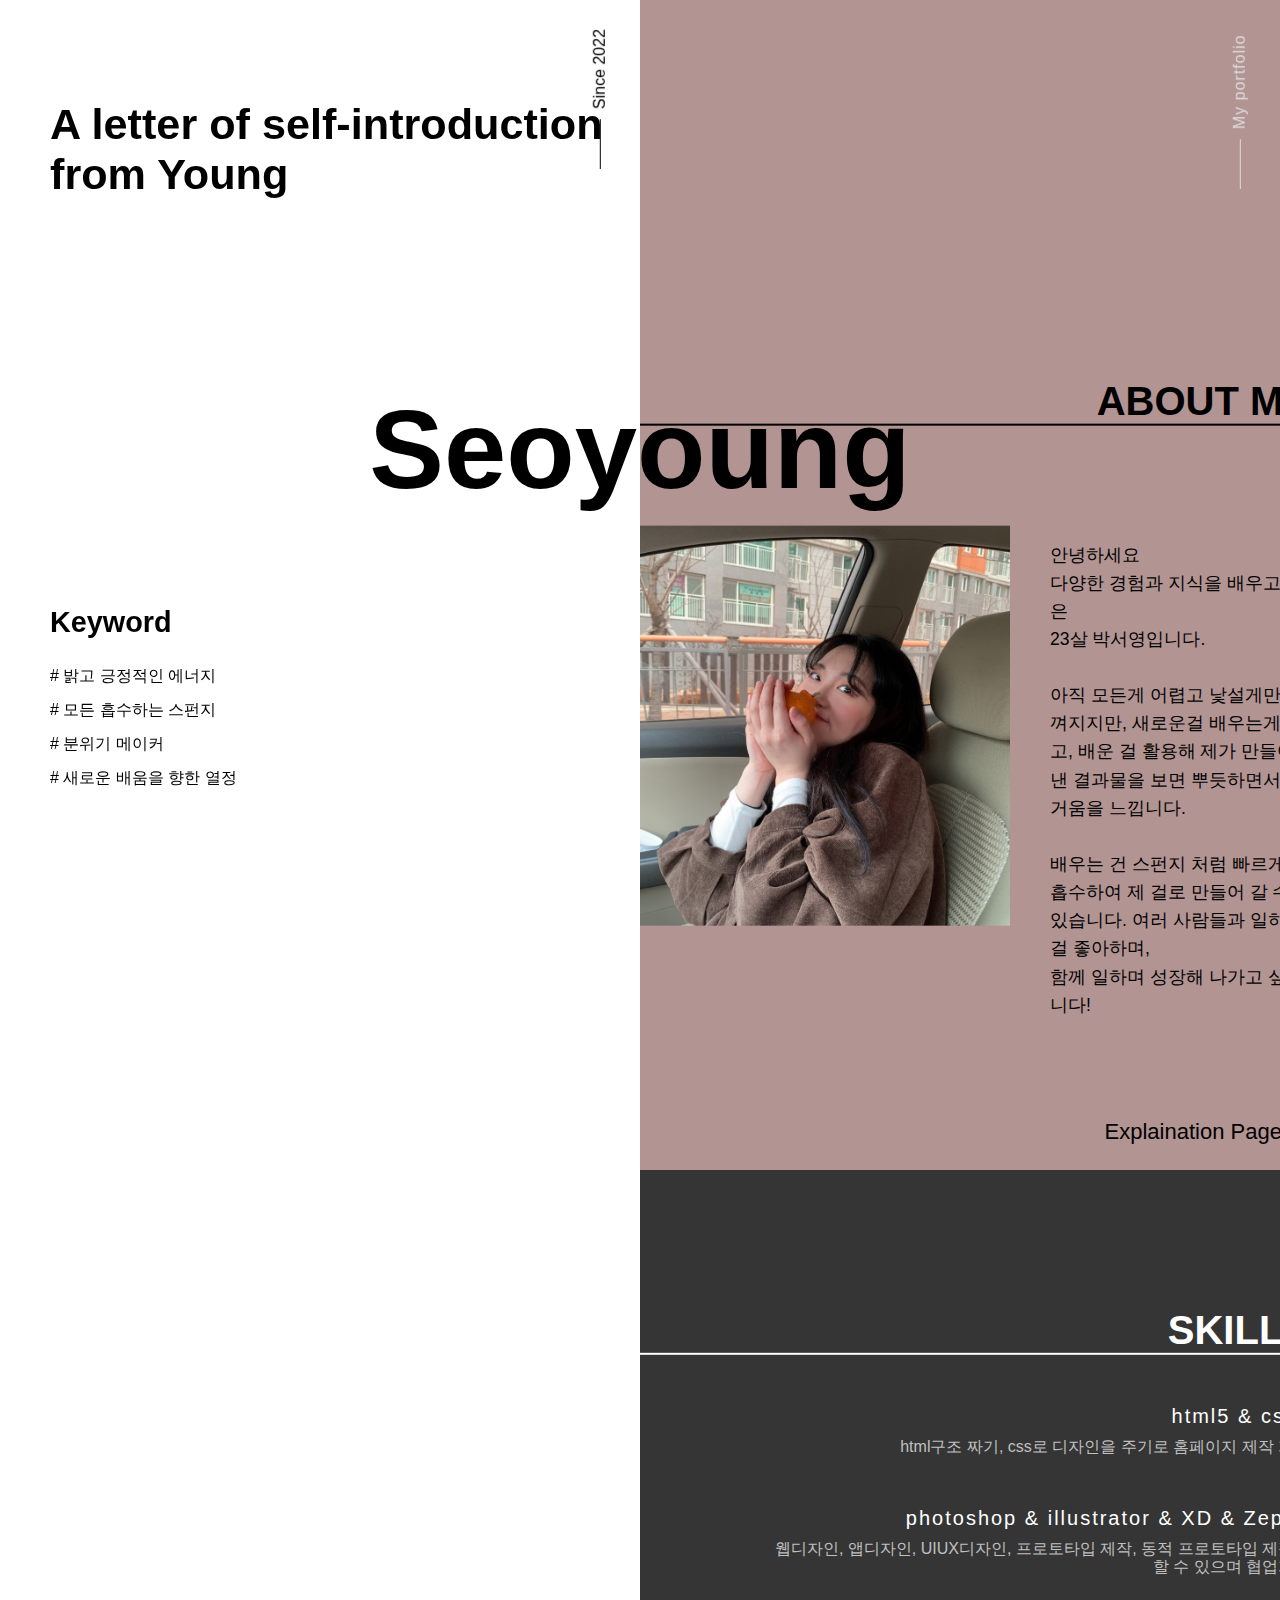
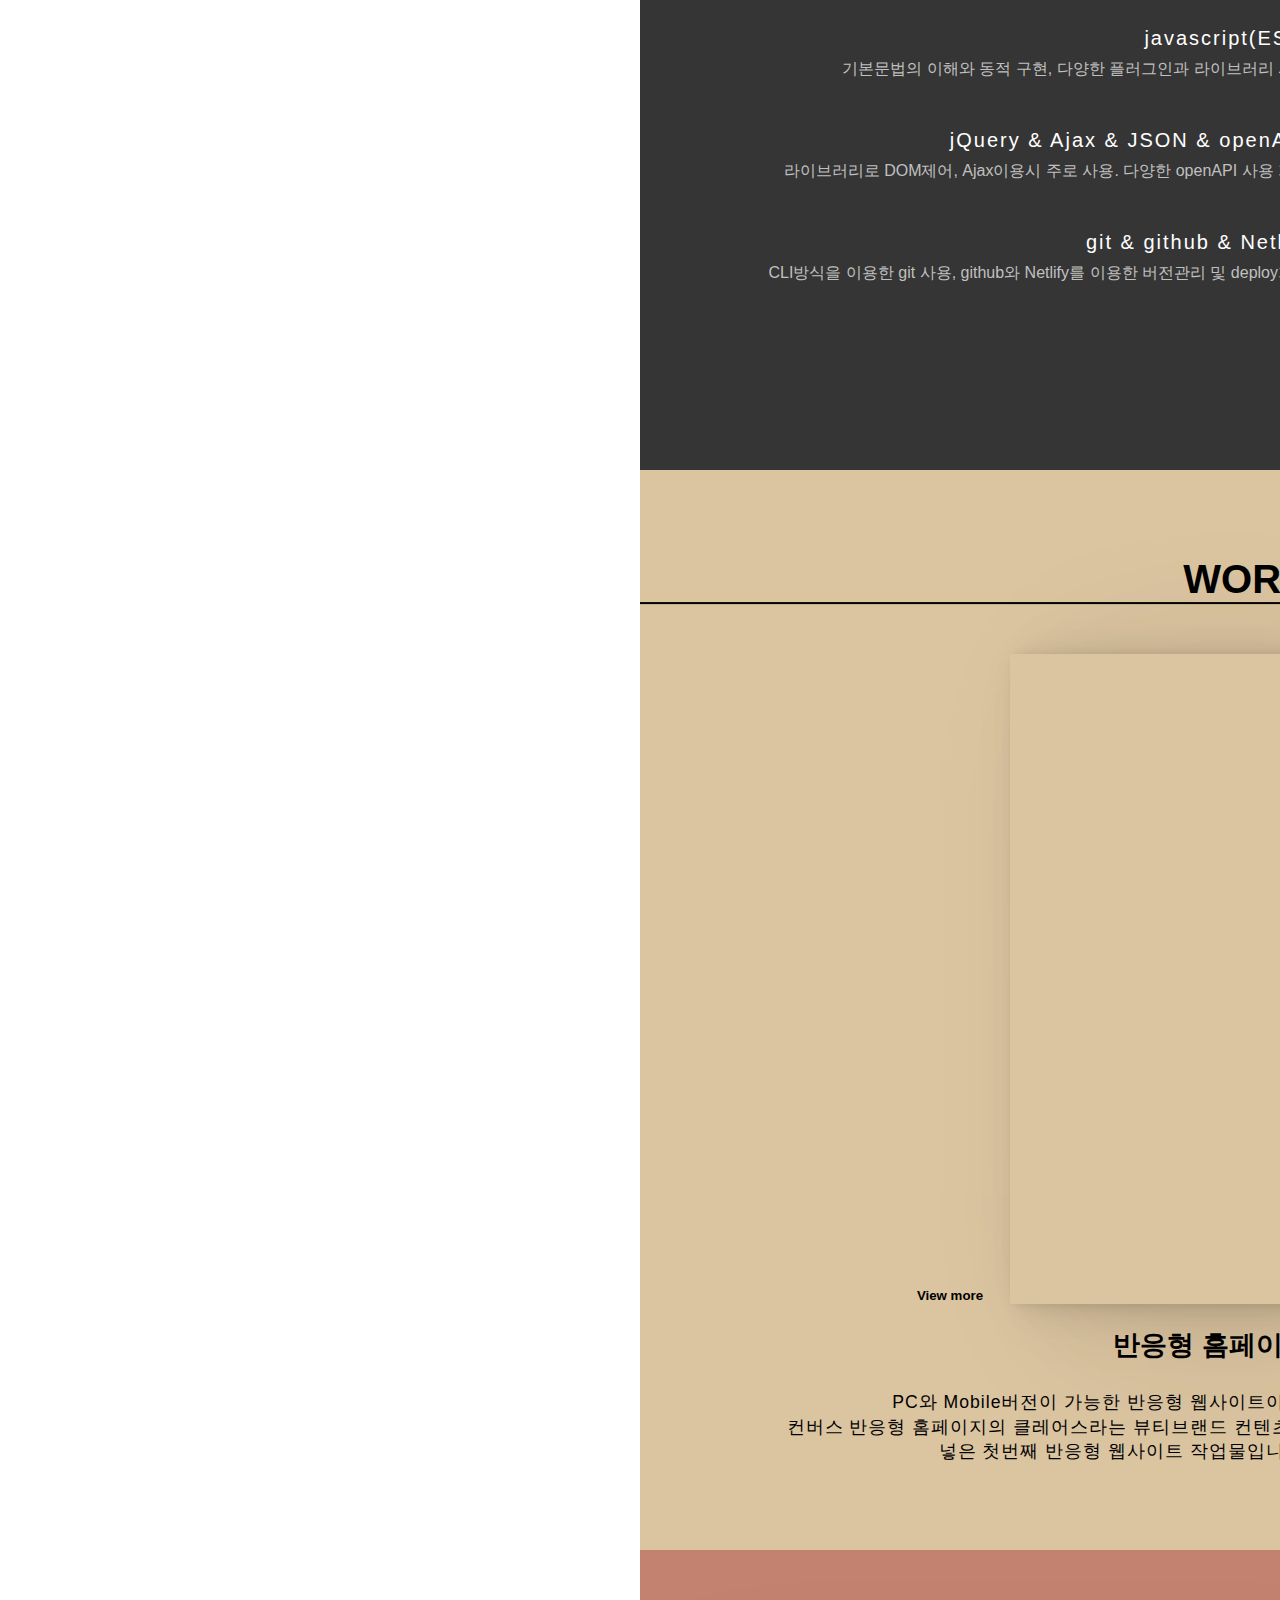
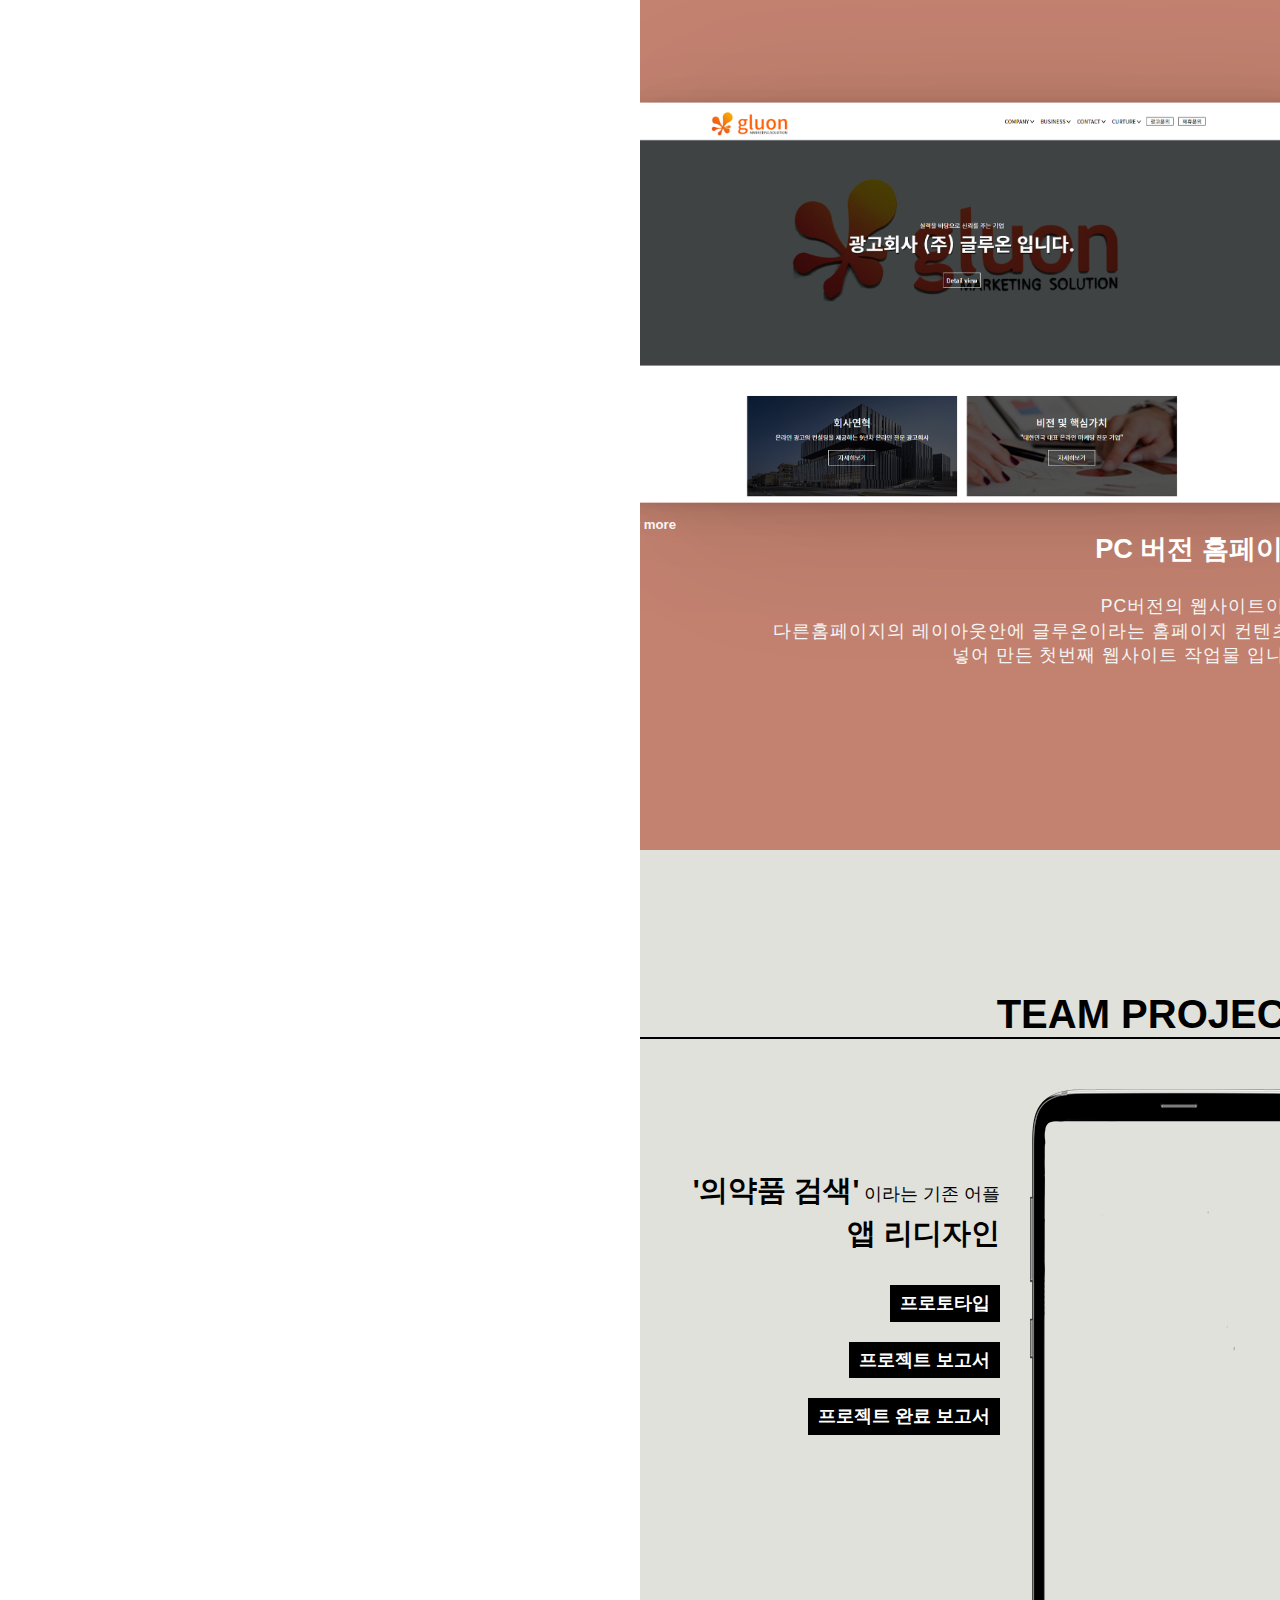
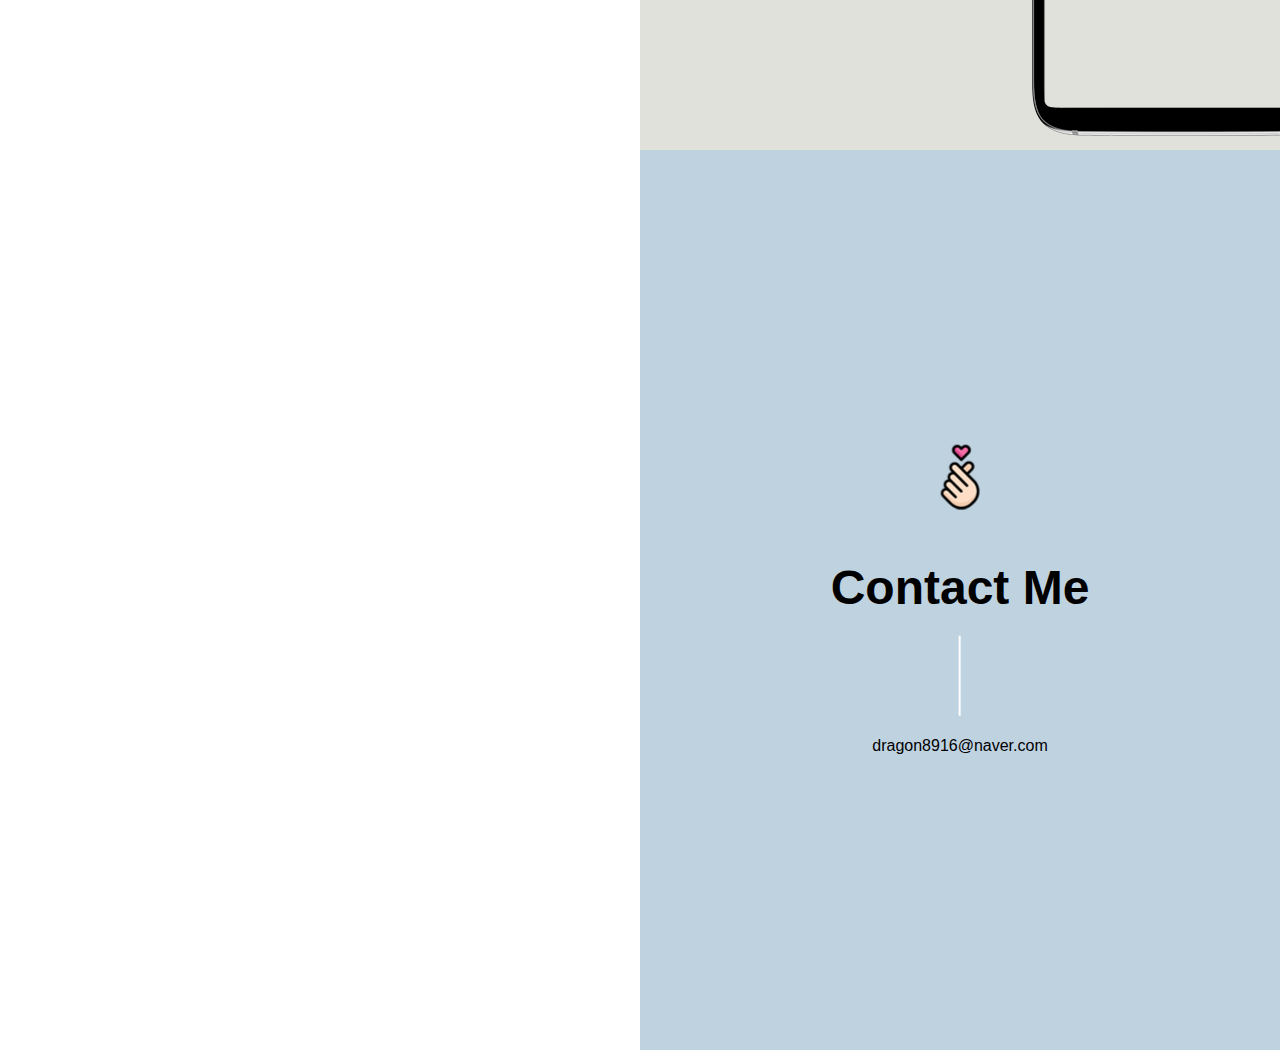
==== commit 8e3e7cb0: "설명페이지 추가" ====
--- a/index.html
+++ b/index.html
@@ -25,17 +25,17 @@
 <body>
 
   <div class="center">
-    <h1 data-aos="zoom-in"><span>S</span><span>e</span><span>o</span><span>y</span><span>o</span><span>u</span><span>n</span><span>g</span></h1>
+    <h1 data-aos="zoom-in">Seoyoung</h1>
   </div>
 
 
 <div class="container">
-  <div class="aside left_pofol" data-aos="fade-left" data-aos-delay="300">
+  <div class="aside left_pofol" data-aos="fade-left" data-aos-delay="800">
     <div class="left_top">
-      <h2 data-aos="fade-left" data-aos-delay="600">A letter of self-introduction<br>from Young</h2>
+      <h2 data-aos="fade-left" data-aos-delay="1200">A letter of self-introduction<br>from Young</h2>
     </div>
     <div class="left_bottom">
-        <ol id="keyword" data-aos="fade-left" data-aos-delay="900">
+        <ol id="keyword" data-aos="fade-left" data-aos-delay="1600">
           <li>Keyword</li>
           <li># 밝고 긍정적인 에너지</li>
           <li># 모든 흡수하는 스펀지</li>
@@ -49,19 +49,19 @@
   </div>
 
   <div class="right_txt">
-    <div data-aos="fade-left" data-aos-delay="1500">
+    <div data-aos="fade-left" data-aos-delay="800">
       <p>My portfolio</p>
     </div>
   </div>
 
-  <div class="article right_pofol" data-aos="fade-left-center" data-aos-delay="1200">
-    <div class="main_1"> 
-      <div class="about">
+  <div class="article right_pofol" data-aos="fade-left-center" data-aos-delay="400">
+    <div class="main_1" > 
+      <div class="about" data-aos="fade-left" data-aos-delay="2000">
         <h2>ABOUT ME</h2>
       
       <ul>
         <li>
-          <img src="asset/images/main_1-img.jpg" alt="이미지" >
+            <img src="asset/images/main_1-img.jpg" alt="이미지" >
           </li>
         <li>안녕하세요 <br>
           다양한 경험과 지식을 배우고싶은<br>
@@ -77,12 +77,16 @@
           여러 사람들과 일하는걸 좋아하며,<br> 
           함께 일하며 성장해 나가고 싶습니다! </li>
       </ul>
+
+      <a href="about/subpage.html" target="_blank">
+      <p class="gopage">Explaination Page →</p>
+      </a>
       </div>  
     </div>  
 
 
   <div class="main_2">
-    <div class="skill">
+    <div class="skill" >
       <h2 class="over">SKILLE</h2>
 
     <ul>
@@ -107,13 +111,13 @@
   </div>
   </div>
 
-  <div class="main_6">
+  <div class="main_6" id="main_6">
     <div class="work2">
       <h2>WORK</h2>
       <ul>
         <li>
           <div>
-            <a href="https://reactive-website.netlify.app" target="_blank" class="website">
+            <a href="about/homepage1.html" target="_blank" class="website">
               <video src="asset/images/video.webm" preload autoplay muted loop width="300px" height="650px"></video>
             </a>
         </div>
@@ -126,13 +130,12 @@
     </div>
   </div>
 
-  <div class="main_3">
-    <div class="work">
+  <div class="main_3" id="main_3">
+    <div class="work" >
       
-
     <ul>
       <li>
-        <div><a href="https://glueon-website.netlify.app/" target="_blank" class="glueon"></a></div>
+        <div><a href="about/homepage2.html" target="_blank" class="glueon"></a></div>
         <h5>View more</h5>
         <h3>PC 버전 홈페이지</h3>
         <p>PC버전의 웹사이트이며,<br>다른홈페이지의 레이아웃안에 글루온이라는 홈페이지 컨텐츠를 <br>넣어 만든 첫번째 웹사이트 작업물 입니다.</p>
@@ -142,8 +145,8 @@
   </div>
 
 
-  <div class="main_4">
-    <div class="project">
+  <div class="main_4" >
+    <div class="project" >
       <h2>TEAM PROJECT</h2>
     
     <ul>
--- a/index.css
+++ b/index.css
@@ -19,7 +19,7 @@
 img{vertical-align: top;}
 
 
-.center{position: fixed; top: 50%; left: 50%; transform: translate(-50%, -50%); font-size: 3.5rem; z-index: 99;}
+.center{position: fixed; top: 50%; left: 50%; transform: translate(-50%, -50%); font-size: 3.5rem; z-index: 9;}
 .container .aside{ width: 50%; height: 100vh;  position: fixed;}
 .aside .left_top{font-size: 1.8rem; position: absolute; top: 100px; left: 50px; transition: 1s;}
 .aside .left_bottom{ font-size: 1rem; position: absolute; bottom: 100px; left: 50px;}
@@ -46,6 +46,9 @@
 .article .main_1 .about ul{display: flex; justify-content: right; margin-top: 100px; }
 .article .main_1 .about ul li img{width: 400px; height: 400px; margin-right: 40px;}
 .article .main_1 .about ul li:last-child{ line-height: 1.6; font-weight: 500;  font-size: 1.1rem; margin-top: 15px;}
+.article .main_1 .about a{font-size: 22px;  text-align: right; color: black; text-decoration: none;}
+.article .main_1 .about a:hover{color: #7e4a46;}
+.article .main_1 .about .gopage{margin-top: 100px;}
 
 
 
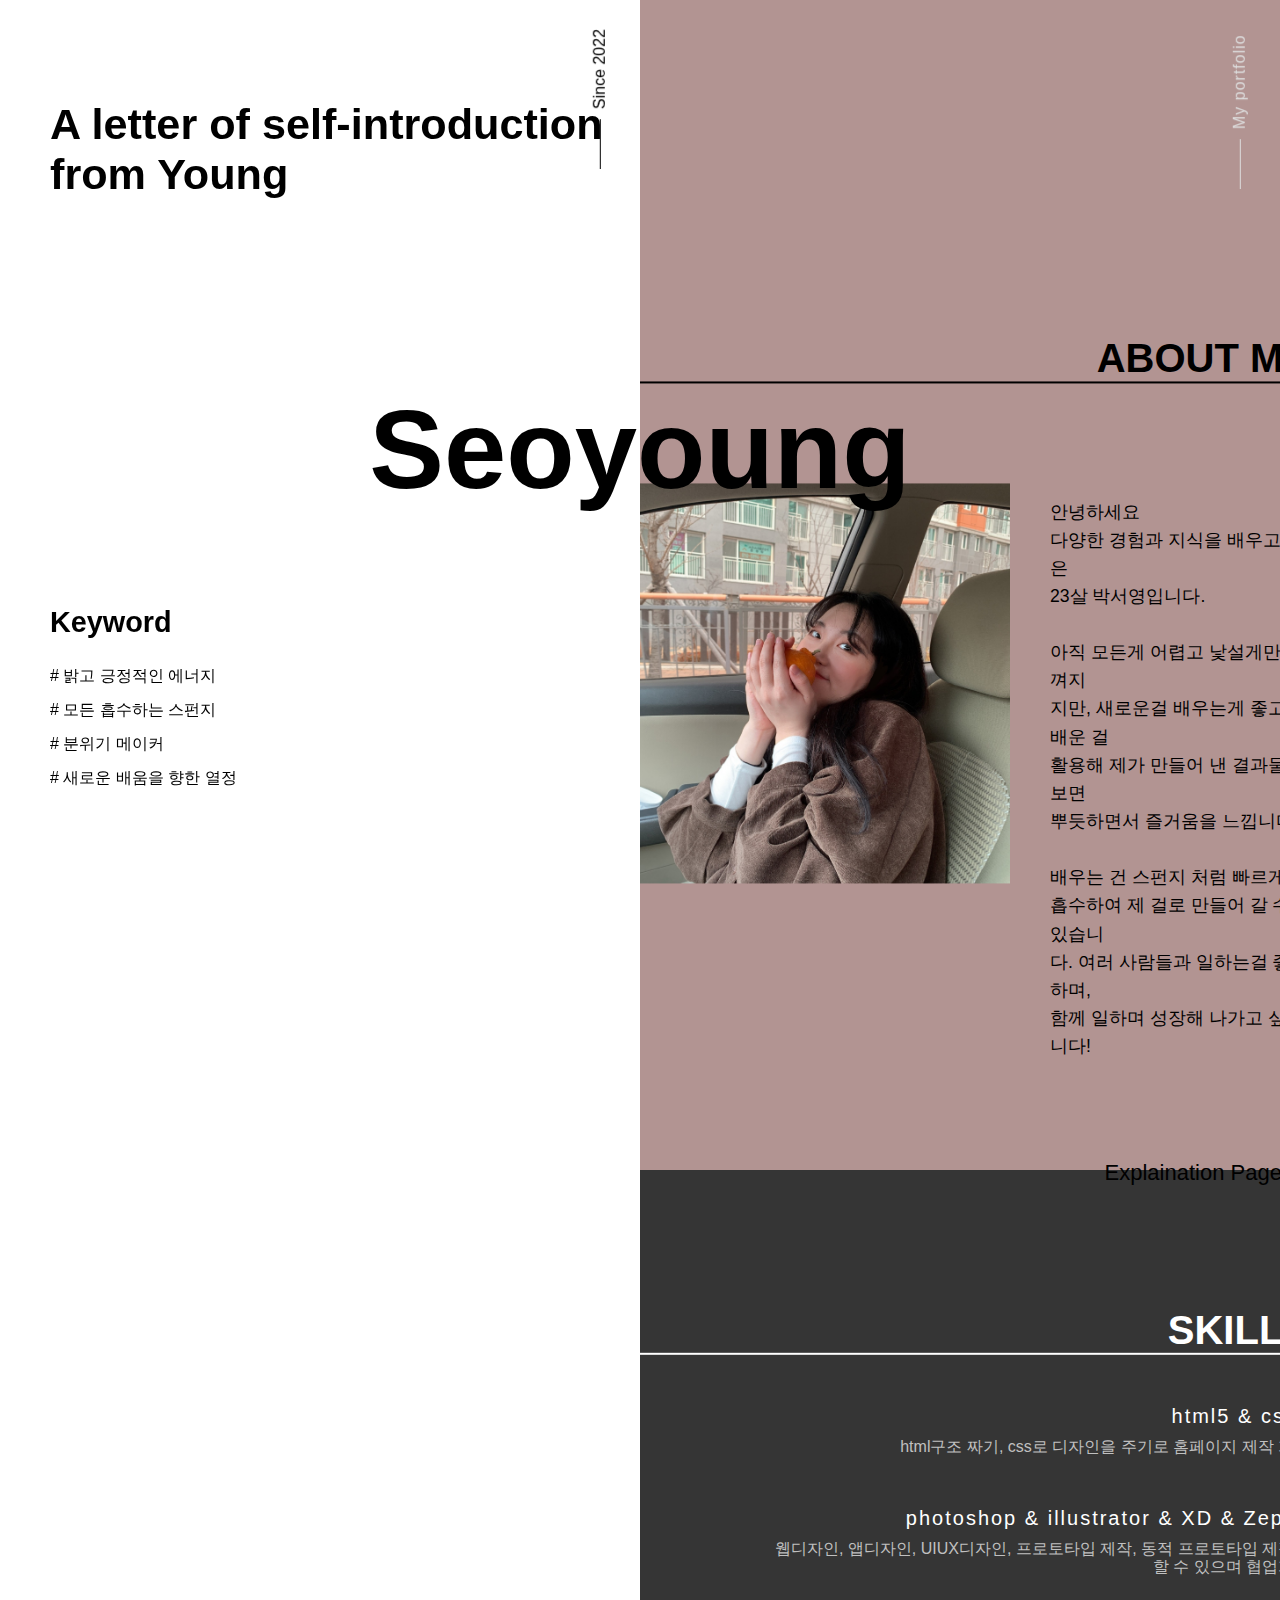
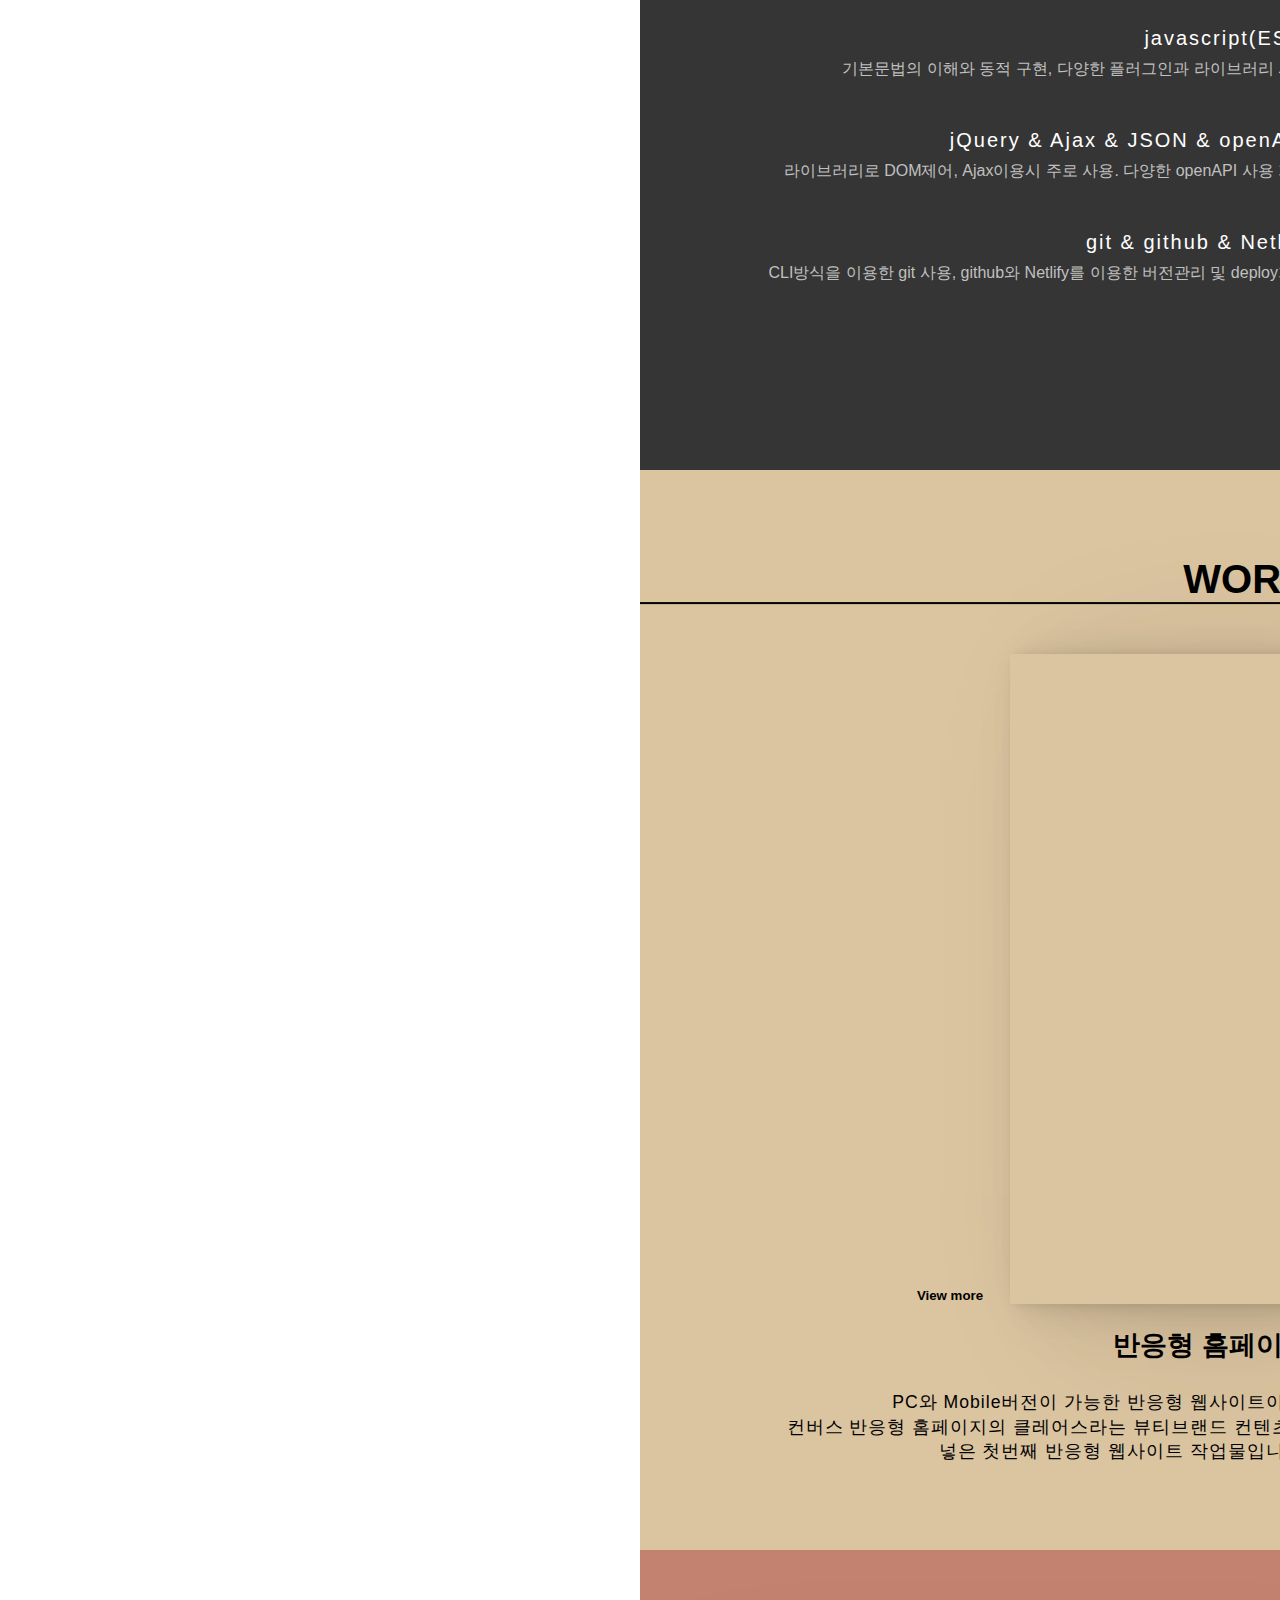
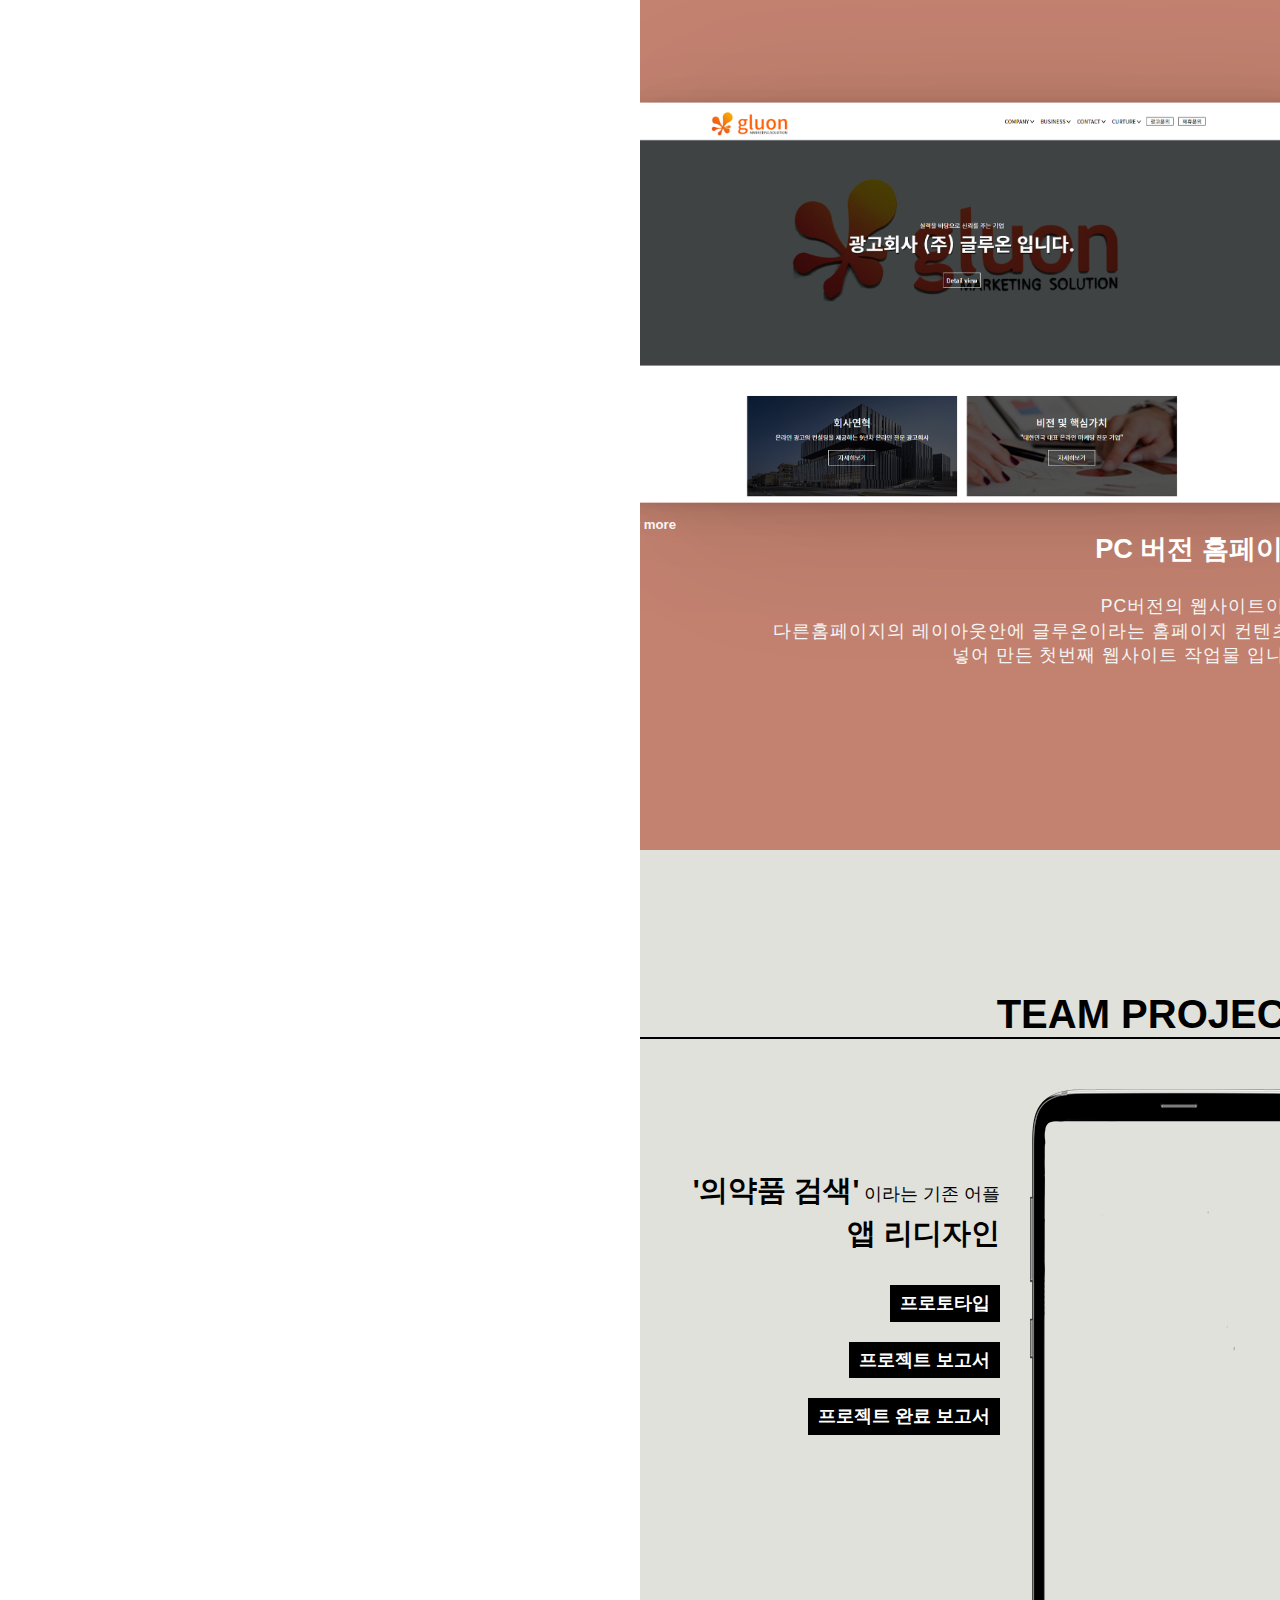
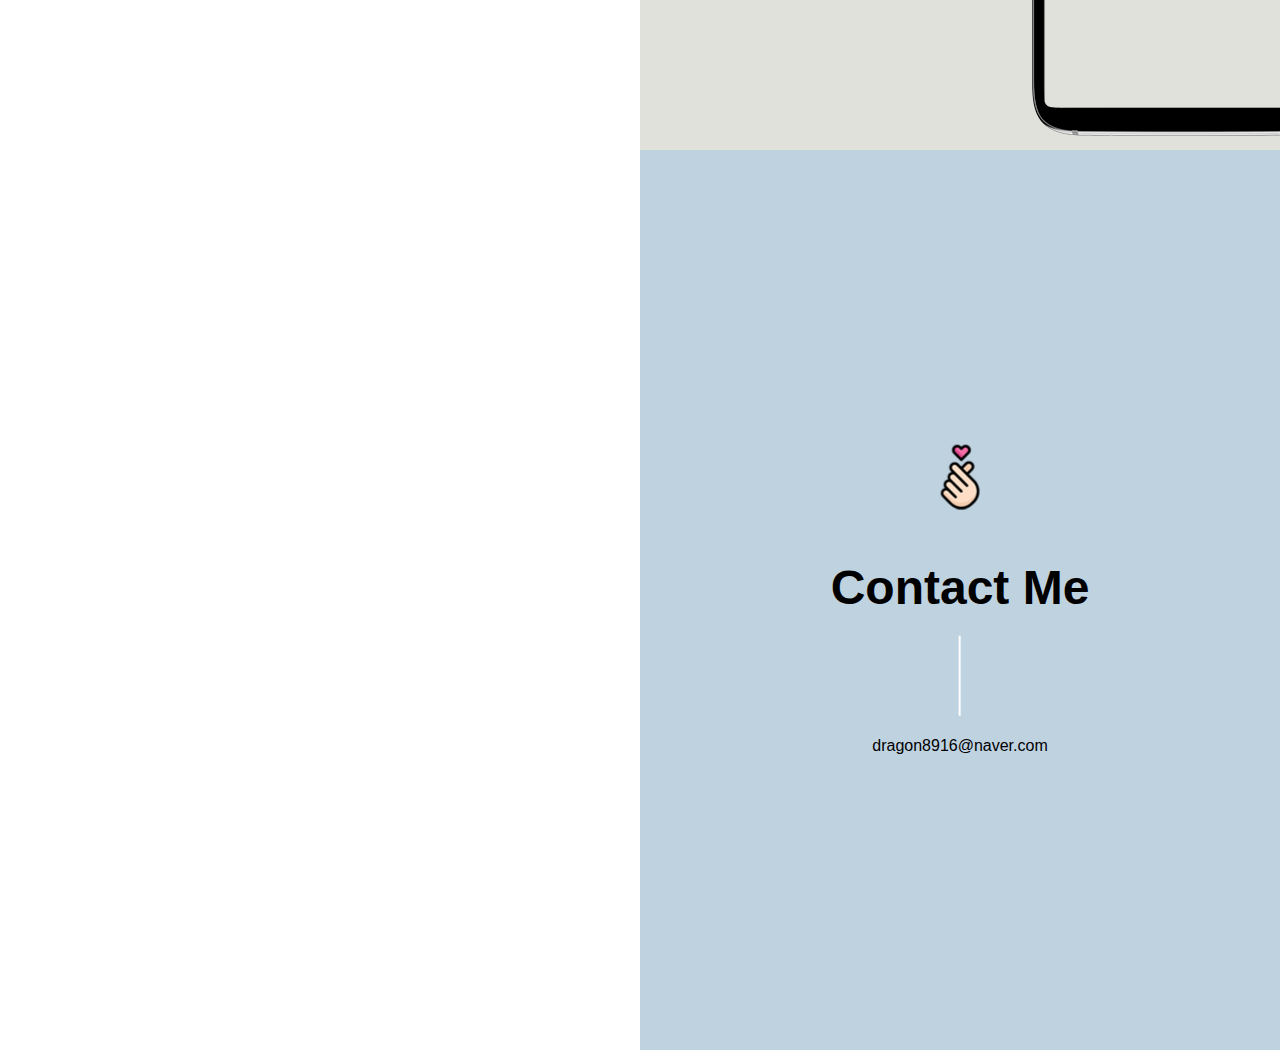
==== commit 650e7d41: "찐 최종" ====
--- a/index.html
+++ b/index.html
@@ -67,18 +67,18 @@
           다양한 경험과 지식을 배우고싶은<br>
           23살 박서영입니다.<br>
           <br>
-          아직 모든게 어렵고 낯설게만 느껴지지만,
-          새로운걸 배우는게 좋고, 배운 걸 활용해 
-          제가 만들어 낸 결과물을 보면 뿌듯하면서
+          아직 모든게 어렵고 낯설게만 느껴지<br>지만,
+          새로운걸 배우는게 좋고, 배운 걸<br>활용해 
+          제가 만들어 낸 결과물을 보면<br> 뿌듯하면서
           즐거움을 느낍니다. <br>
           <br>
           배우는 건 스펀지 처럼 빠르게<br>
-          흡수하여 제 걸로 만들어 갈 수 있습니다.
+          흡수하여 제 걸로 만들어 갈 수 있습니<br>다.
           여러 사람들과 일하는걸 좋아하며,<br> 
           함께 일하며 성장해 나가고 싶습니다! </li>
       </ul>
 
-      <a href="about/subpage.html" target="_blank">
+      <a href="about/subpage.html">
       <p class="gopage">Explaination Page →</p>
       </a>
       </div>  
@@ -117,7 +117,7 @@
       <ul>
         <li>
           <div>
-            <a href="about/homepage1.html" target="_blank" class="website">
+            <a href="about/homepage1.html" class="website">
               <video src="asset/images/video.webm" preload autoplay muted loop width="300px" height="650px"></video>
             </a>
         </div>
@@ -135,7 +135,7 @@
       
     <ul>
       <li>
-        <div><a href="about/homepage2.html" target="_blank" class="glueon"></a></div>
+        <div><a href="about/homepage2.html" class="glueon"></a></div>
         <h5>View more</h5>
         <h3>PC 버전 홈페이지</h3>
         <p>PC버전의 웹사이트이며,<br>다른홈페이지의 레이아웃안에 글루온이라는 홈페이지 컨텐츠를 <br>넣어 만든 첫번째 웹사이트 작업물 입니다.</p>
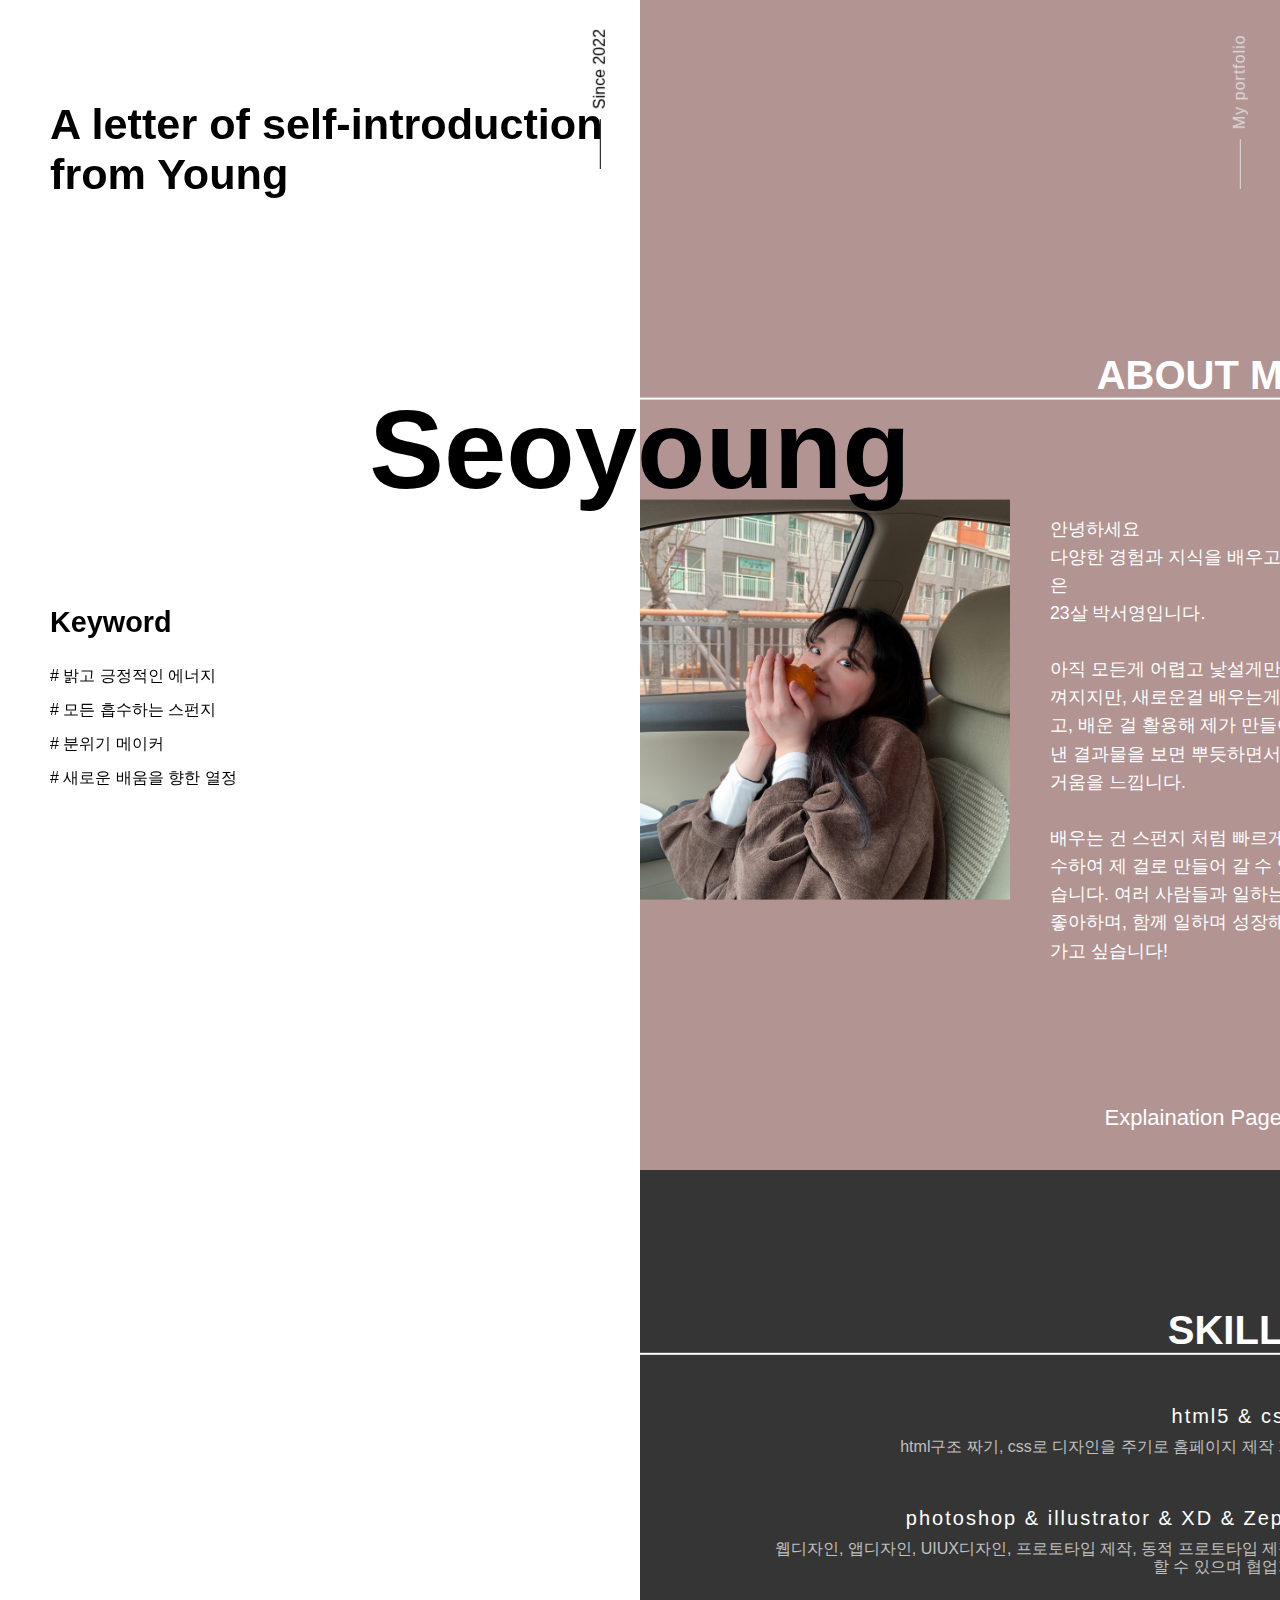
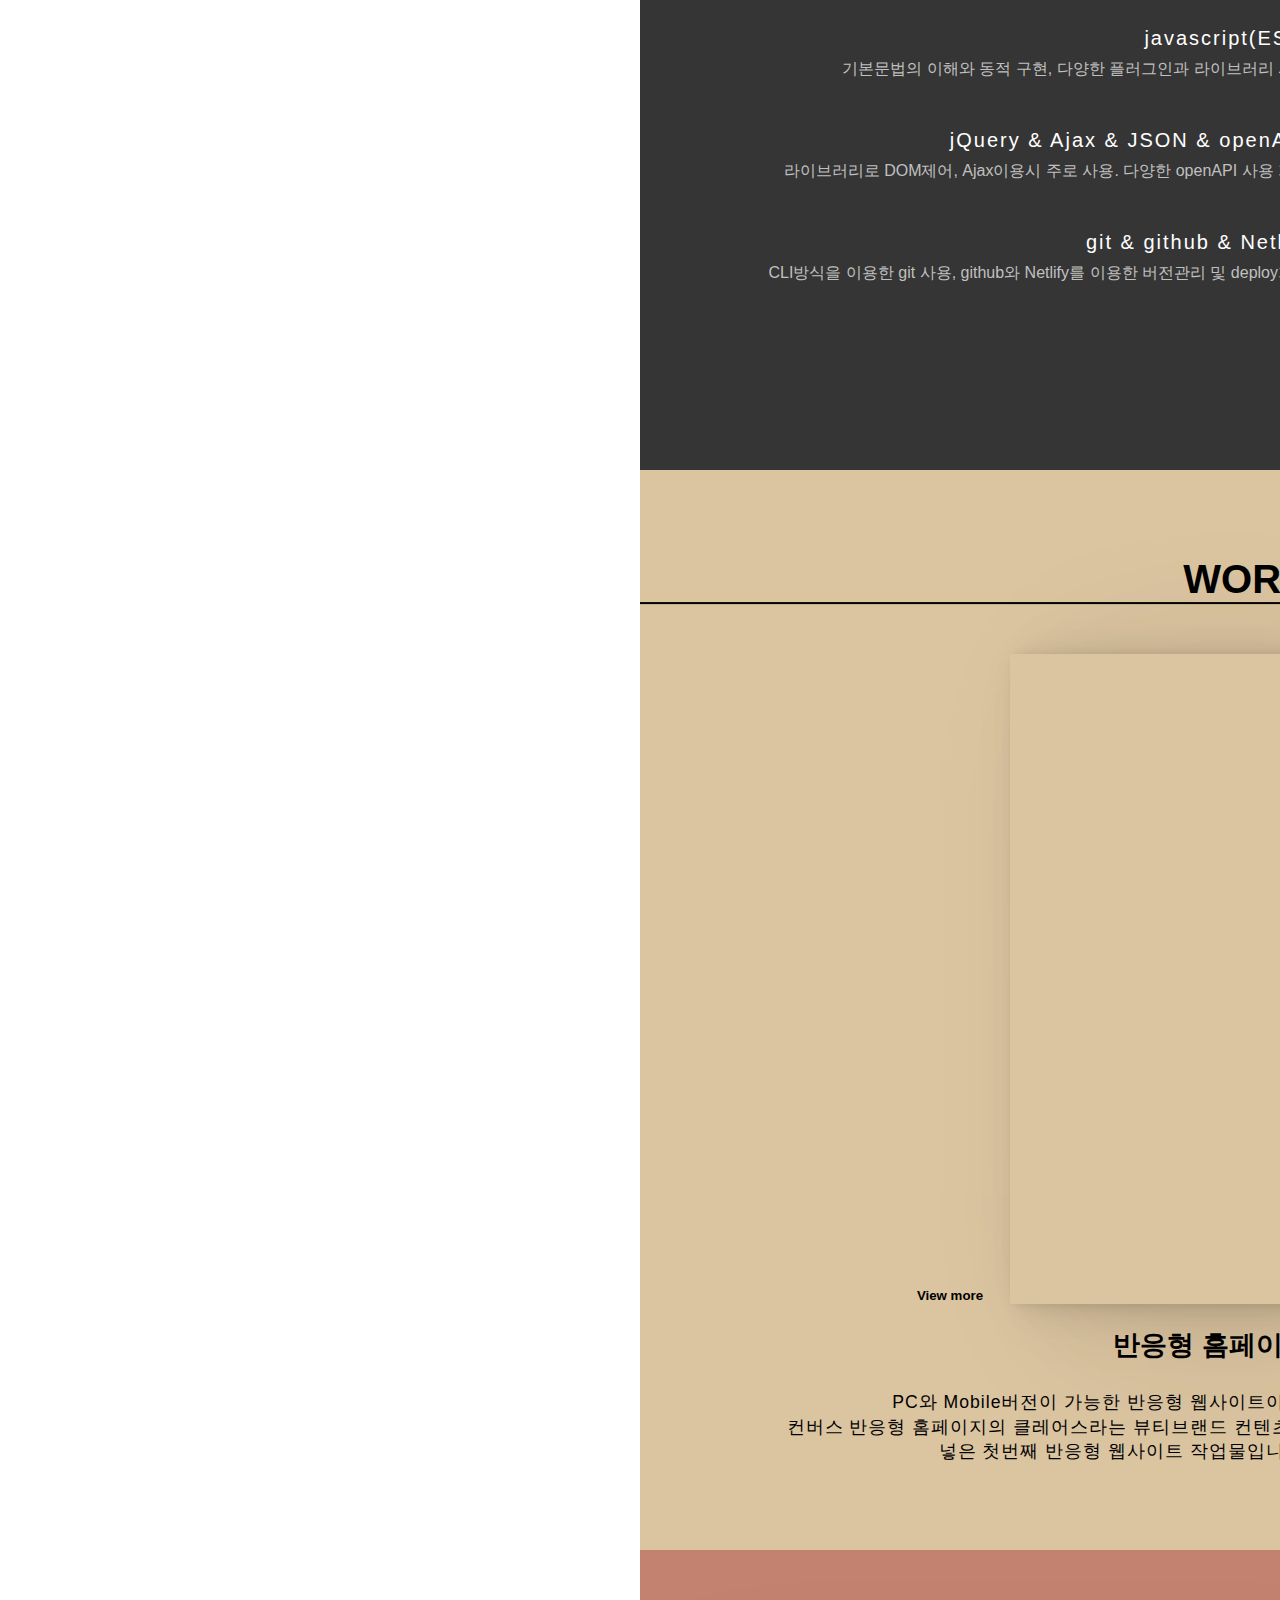
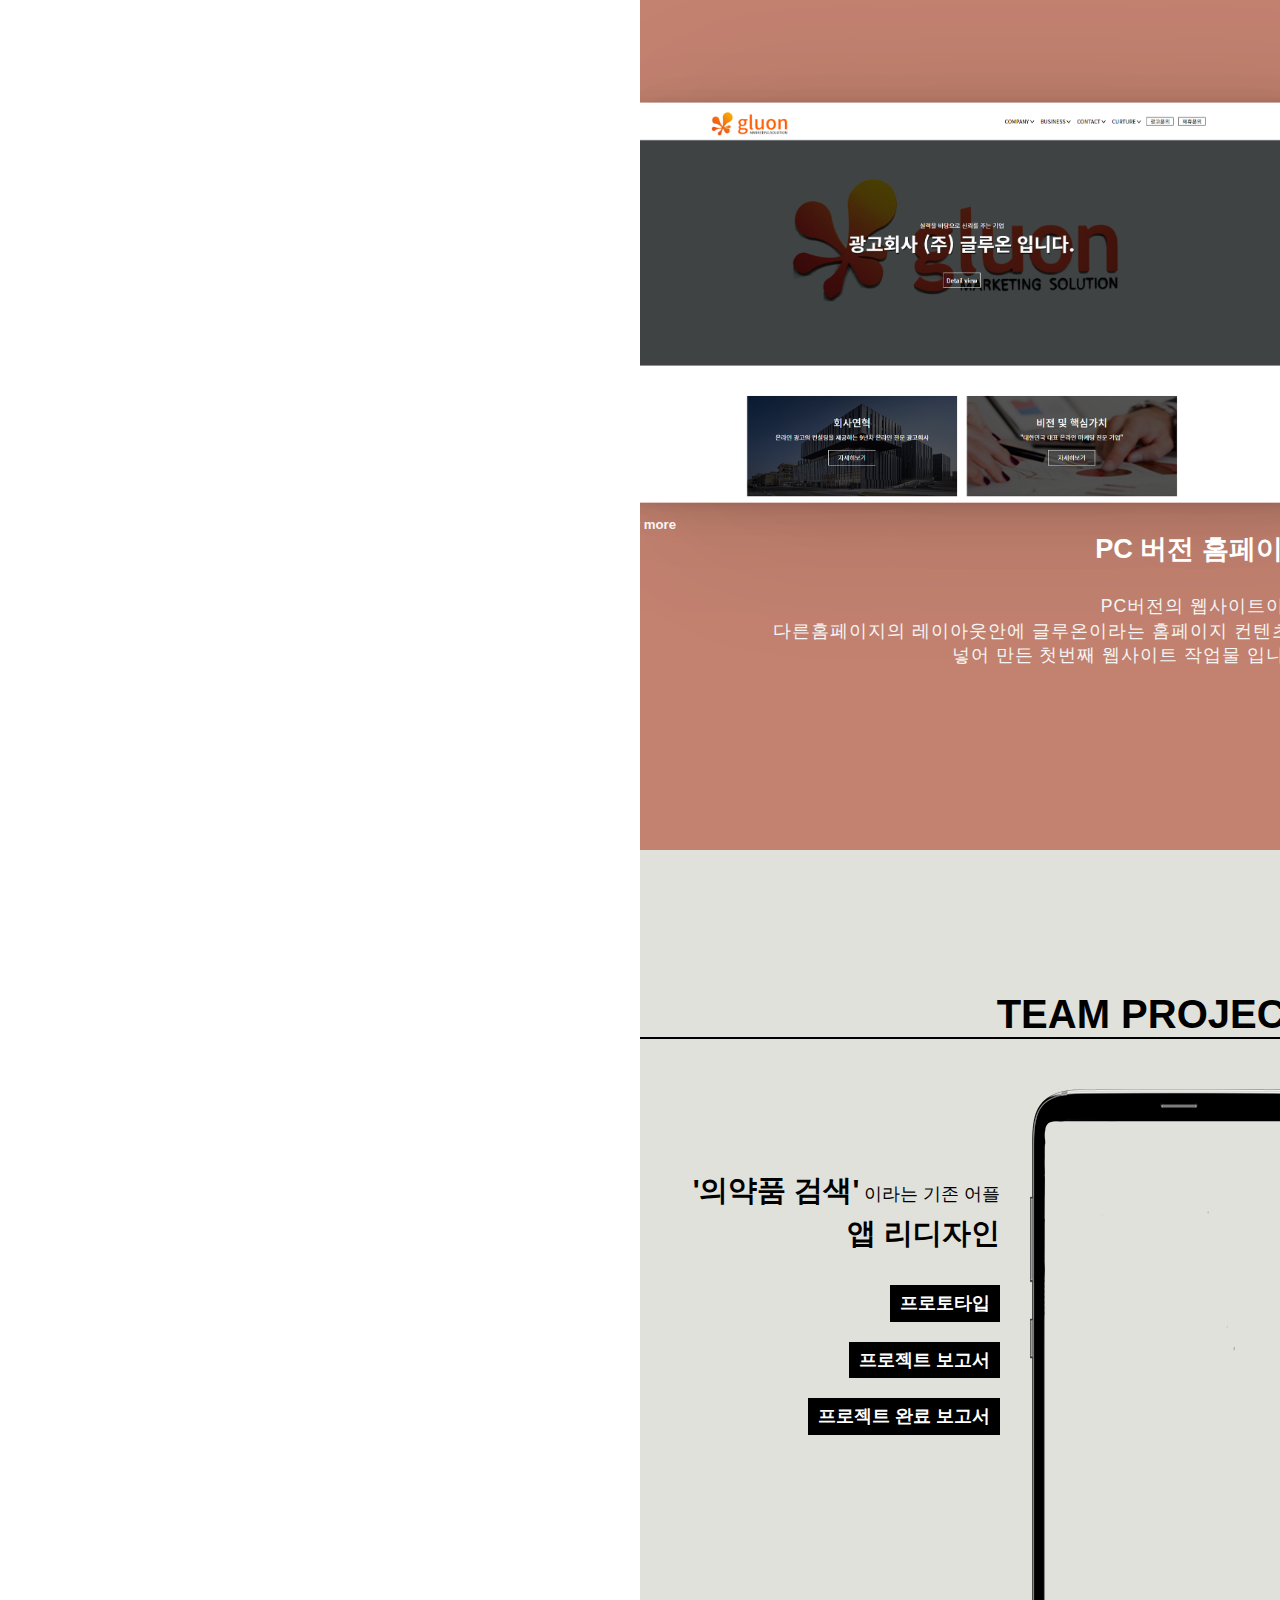
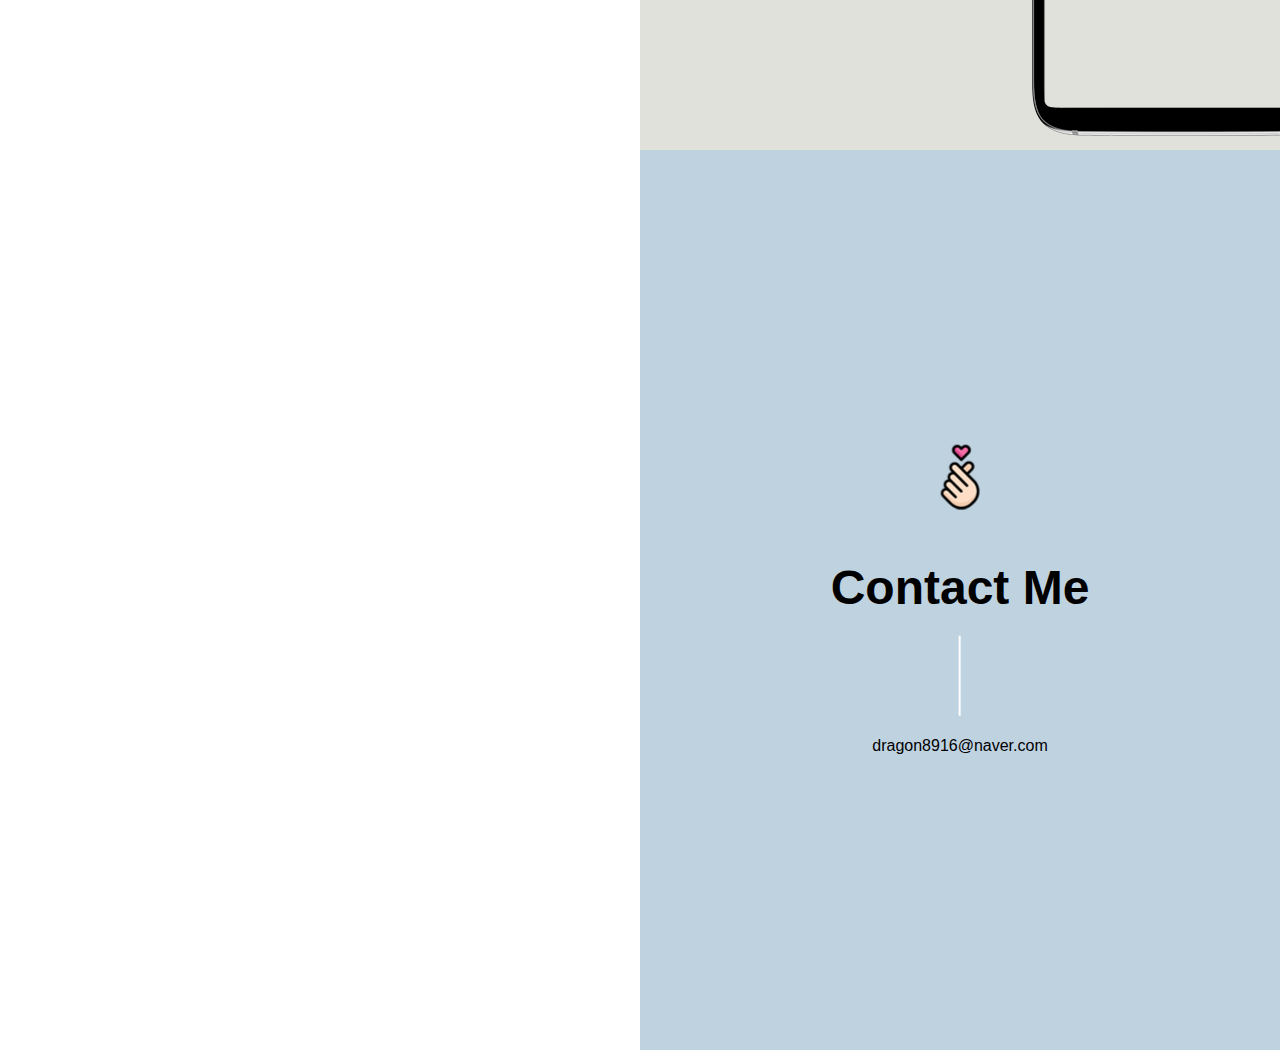
==== commit 934a4a95: "오류수정.." ====
--- a/index.html
+++ b/index.html
@@ -64,24 +64,26 @@
             <img src="asset/images/main_1-img.jpg" alt="이미지" >
           </li>
         <li>안녕하세요 <br>
-          다양한 경험과 지식을 배우고싶은<br>
-          23살 박서영입니다.<br>
+          다양한 경험과 지식을 배우고싶은 <br>
+          23살 박서영입니다. <br>
           <br>
-          아직 모든게 어렵고 낯설게만 느껴지<br>지만,
-          새로운걸 배우는게 좋고, 배운 걸<br>활용해 
-          제가 만들어 낸 결과물을 보면<br> 뿌듯하면서
+          아직 모든게 어렵고 낯설게만 느껴지지만,
+          새로운걸 배우는게 좋고, 배운 걸 활용해 
+          제가 만들어 낸 결과물을 보면 뿌듯하면서
           즐거움을 느낍니다. <br>
           <br>
-          배우는 건 스펀지 처럼 빠르게<br>
-          흡수하여 제 걸로 만들어 갈 수 있습니<br>다.
-          여러 사람들과 일하는걸 좋아하며,<br> 
-          함께 일하며 성장해 나가고 싶습니다! </li>
+          배우는 건 스펀지 처럼 빠르게
+          흡수하여 제 걸로 만들어 갈 수 있습니다.
+          여러 사람들과 일하는걸 좋아하며, 
+          함께 일하며 성장해 나가고 싶습니다! <br>
+        
+          <a href="about/subpage.html">
+            <p class="gopage"> Explaination Page → </p></a>
+            </div>  
+        </li>
+
       </ul>
-
-      <a href="about/subpage.html">
-      <p class="gopage">Explaination Page →</p>
-      </a>
-      </div>  
+      
     </div>  
 
 
--- a/index.css
+++ b/index.css
@@ -38,17 +38,17 @@
 .right_txt p::before { content: ""; width:50px; height:1px; background-color: #ddd; display: inline-block; vertical-align: middle; margin-right: 10px;}
 
 /* main_1 */
-.article .main_1{background-color: #b29492; height: 130vh; position: relative;}
+.article .main_1{background-color: #b29492; height: 130vh; position: relative; color: white;}
 
 .article .main_1 .about{ position: absolute; top: 65%; left:50%;  transform: translate(-50%, -50%); z-index: 999;}
-.article .main_1 .about h2{width:700px; position: relative; font-size: 2.5rem; text-align: right;  border-bottom: 2px solid black;}
+.article .main_1 .about h2{width:700px; position: relative; font-size: 2.5rem; text-align: right;  border-bottom: 2px solid white;}
 
 .article .main_1 .about ul{display: flex; justify-content: right; margin-top: 100px; }
 .article .main_1 .about ul li img{width: 400px; height: 400px; margin-right: 40px;}
-.article .main_1 .about ul li:last-child{ line-height: 1.6; font-weight: 500;  font-size: 1.1rem; margin-top: 15px;}
-.article .main_1 .about a{font-size: 22px;  text-align: right; color: black; text-decoration: none;}
+.article .main_1 .about ul li:last-child{width: 260px; line-height: 1.6; font-weight: 500;  font-size: 1.1rem; margin-top: 15px;}
+.article .main_1 .about a{padding: 10px; font-size: 22px;  text-align: right; color: white; text-decoration: none; }
 .article .main_1 .about a:hover{color: #7e4a46;}
-.article .main_1 .about .gopage{margin-top: 100px;}
+.article .main_1 .about .gopage{ margin-top: 100px;}
 
 
 
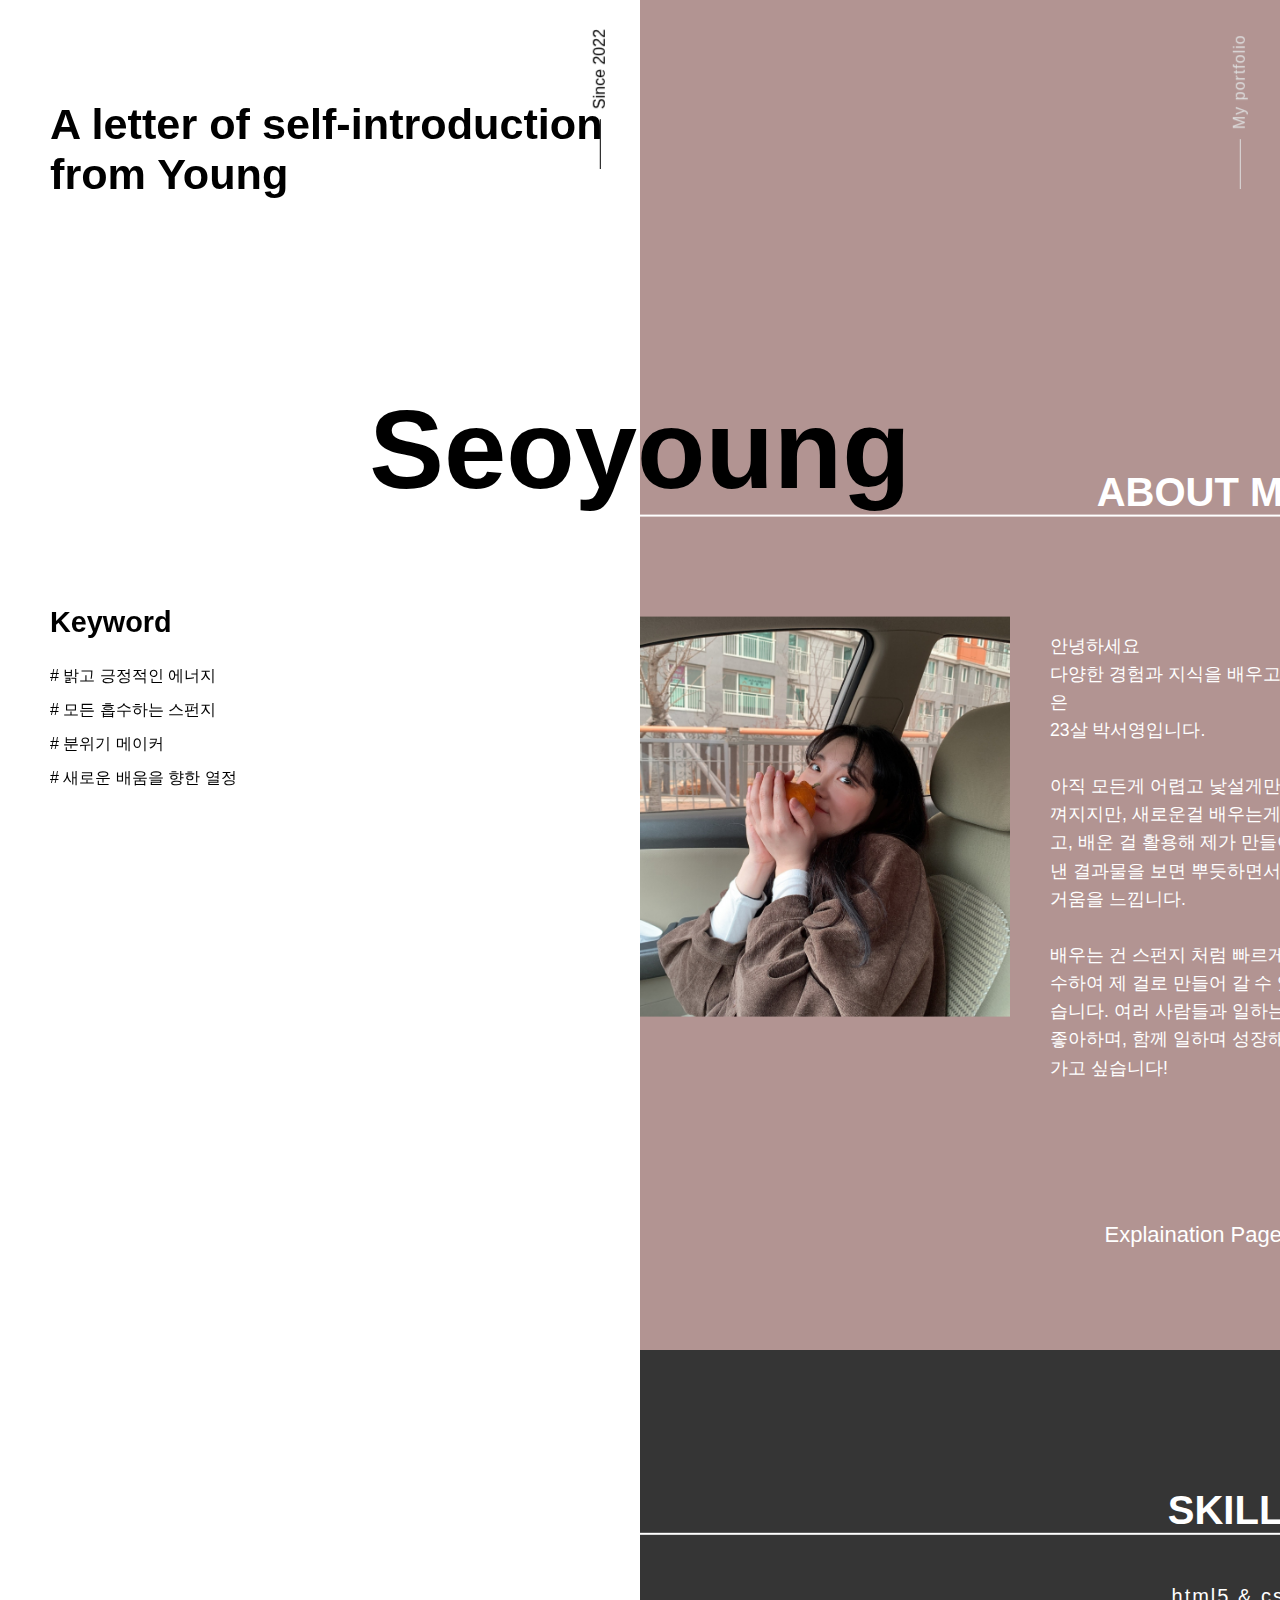
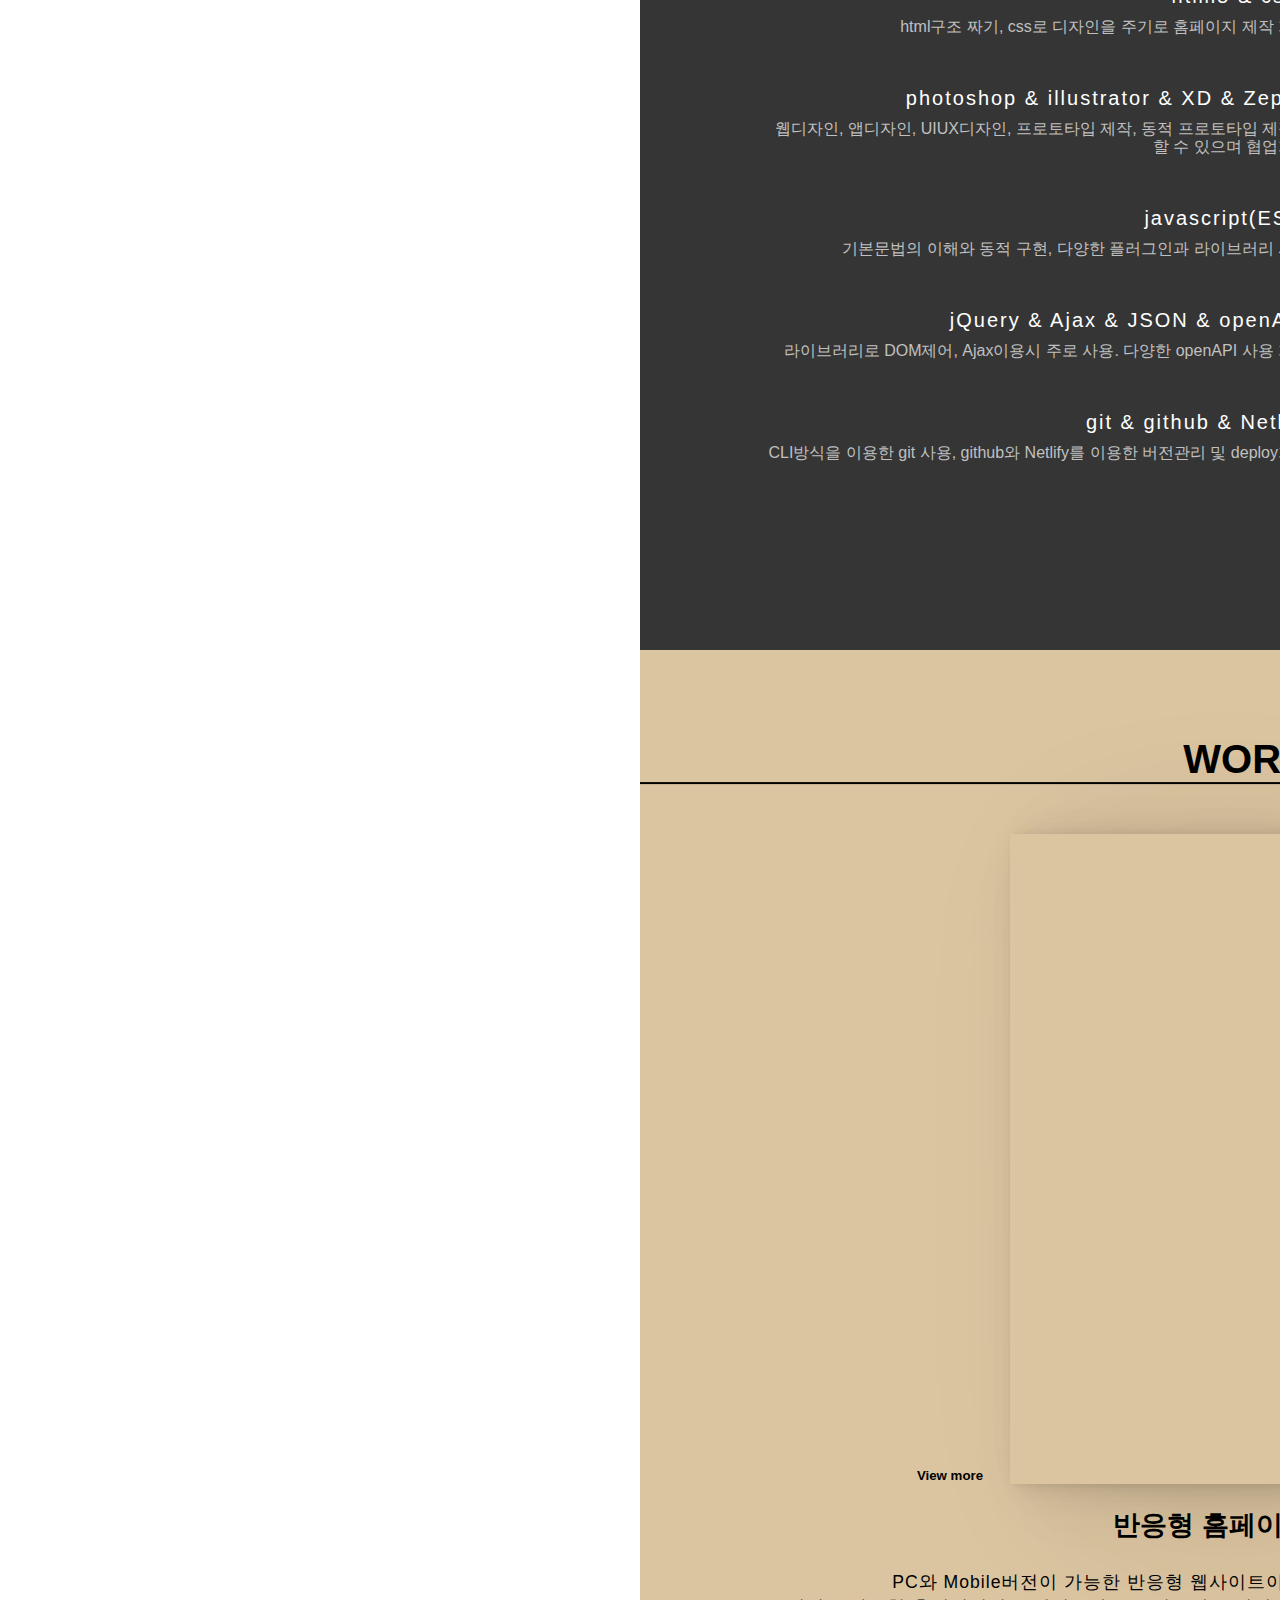
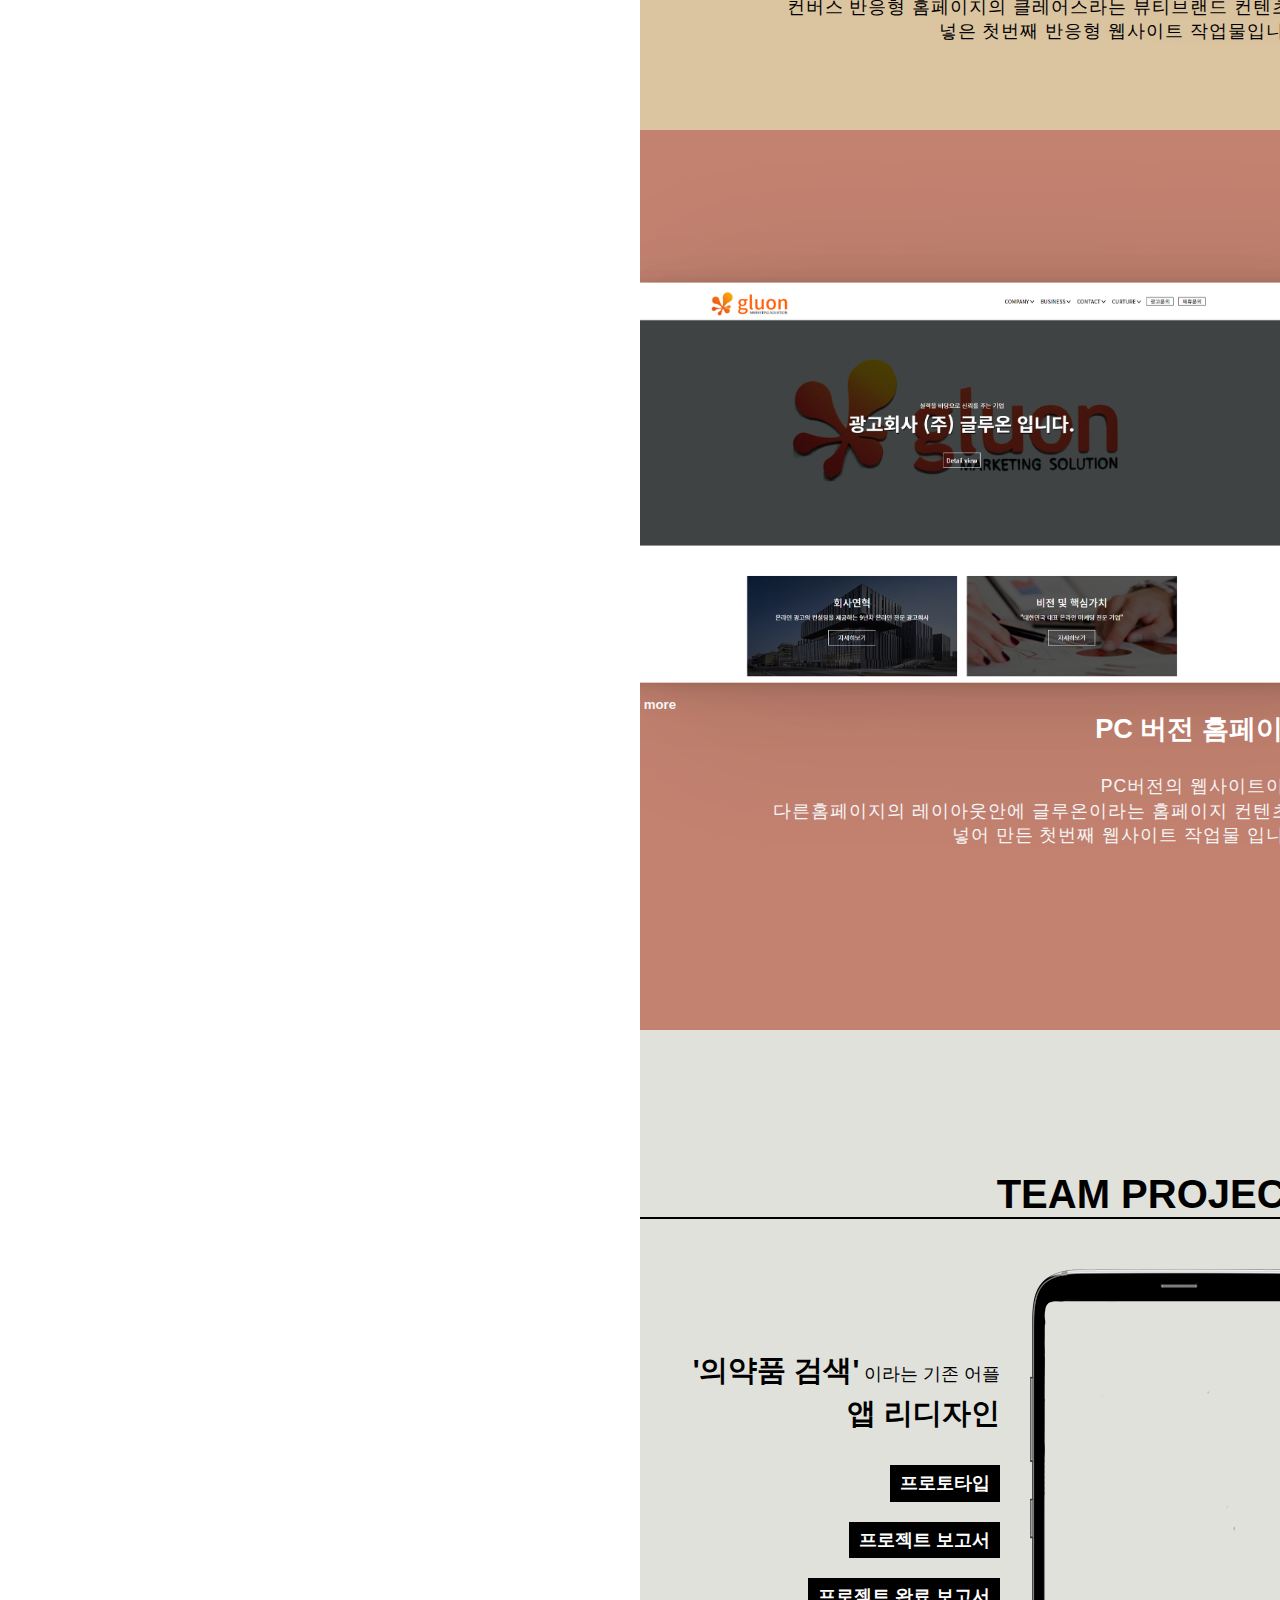
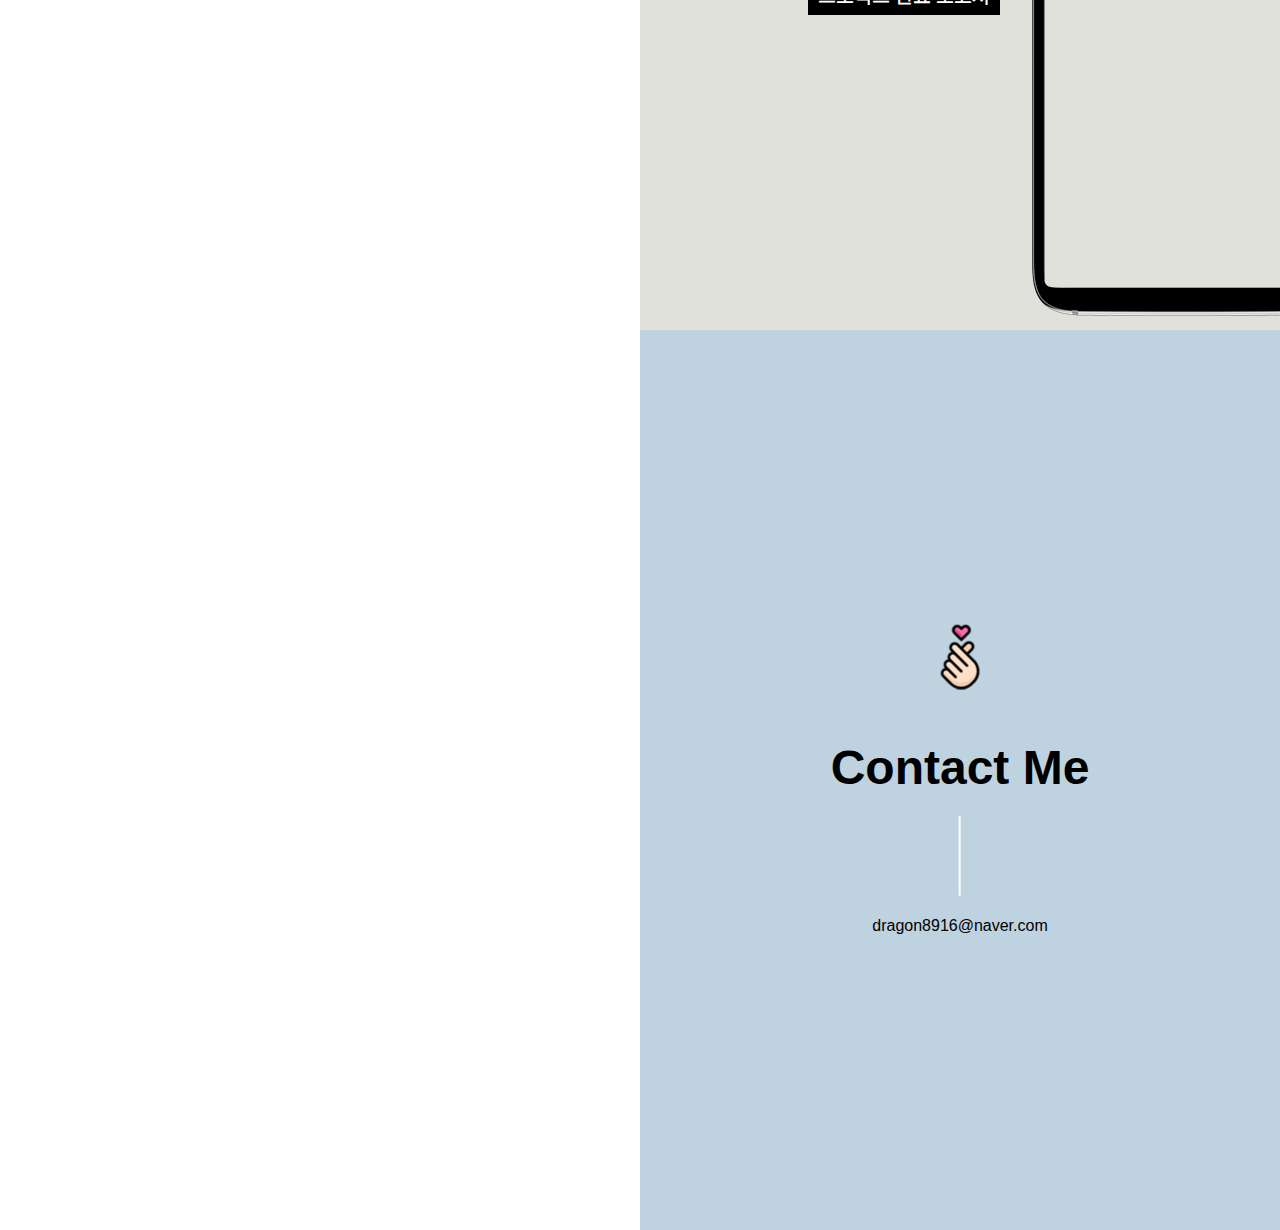
==== commit fb2b02da: "ㅇㅇ" ====
--- a/index.html
+++ b/index.html
@@ -56,7 +56,7 @@
 
   <div class="article right_pofol" data-aos="fade-left-center" data-aos-delay="400">
     <div class="main_1" > 
-      <div class="about" data-aos="fade-left" data-aos-delay="2000">
+      <div class="about" >
         <h2>ABOUT ME</h2>
       
       <ul>
--- a/index.css
+++ b/index.css
@@ -20,7 +20,8 @@
 
 
 .center{position: fixed; top: 50%; left: 50%; transform: translate(-50%, -50%); font-size: 3.5rem; z-index: 9;}
-.container .aside{ width: 50%; height: 100vh;  position: fixed;}
+
+.aside{ width: 50%; height: 100vh;  position: fixed;}
 .aside .left_top{font-size: 1.8rem; position: absolute; top: 100px; left: 50px; transition: 1s;}
 .aside .left_bottom{ font-size: 1rem; position: absolute; bottom: 100px; left: 50px;}
 .aside .left_bottom #keyword li{margin-bottom: 10px; line-height: 1.5;}
@@ -31,20 +32,20 @@
 
 
 
-.container .article{width: 50%; margin-left: 50%;}
+.article{width: 50%; margin-left: 50%;}
 .container .right_pofol{overflow: hidden;}
 .right_txt{position: fixed; top: 80px; right: -60px; letter-spacing: 1px; z-index: 999;}
 .right_txt p{ width:200px; position: relative; transform: rotate(-90deg); color: #ddd;}
 .right_txt p::before { content: ""; width:50px; height:1px; background-color: #ddd; display: inline-block; vertical-align: middle; margin-right: 10px;}
 
 /* main_1 */
-.article .main_1{background-color: #b29492; height: 130vh; position: relative; color: white;}
+.article .main_1{background-color: #b29492; height: 150vh; position: relative; color: white;}
 
-.article .main_1 .about{ position: absolute; top: 65%; left:50%;  transform: translate(-50%, -50%); z-index: 999;}
+.article .main_1 .about{ position: absolute; top: 65%; left:50%;  transform: translate(-50%, -50%); z-index: 99;}
 .article .main_1 .about h2{width:700px; position: relative; font-size: 2.5rem; text-align: right;  border-bottom: 2px solid white;}
 
 .article .main_1 .about ul{display: flex; justify-content: right; margin-top: 100px; }
-.article .main_1 .about ul li img{width: 400px; height: 400px; margin-right: 40px;}
+.article .main_1 .about ul li img{width: 400px; height: 400px; margin-right: 40px; }
 .article .main_1 .about ul li:last-child{width: 260px; line-height: 1.6; font-weight: 500;  font-size: 1.1rem; margin-top: 15px;}
 .article .main_1 .about a{padding: 10px; font-size: 22px;  text-align: right; color: white; text-decoration: none; }
 .article .main_1 .about a:hover{color: #7e4a46;}
